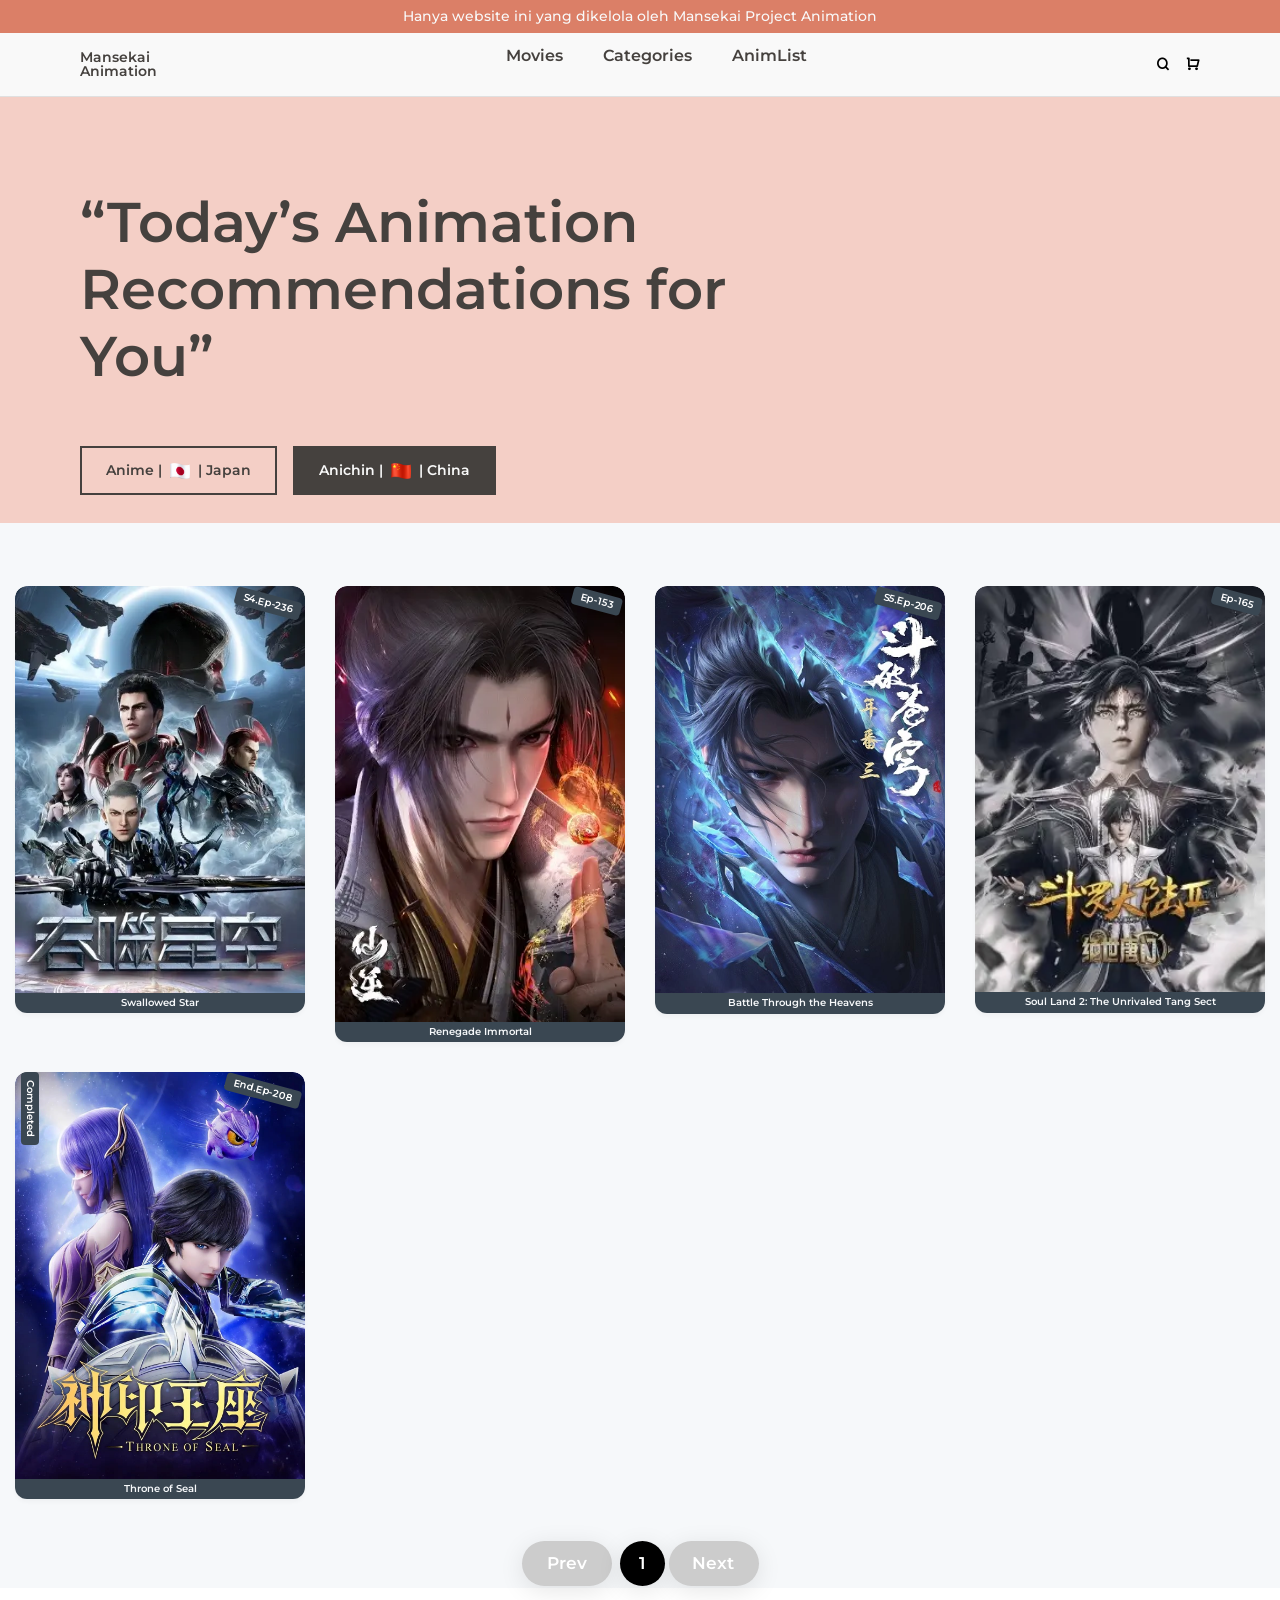
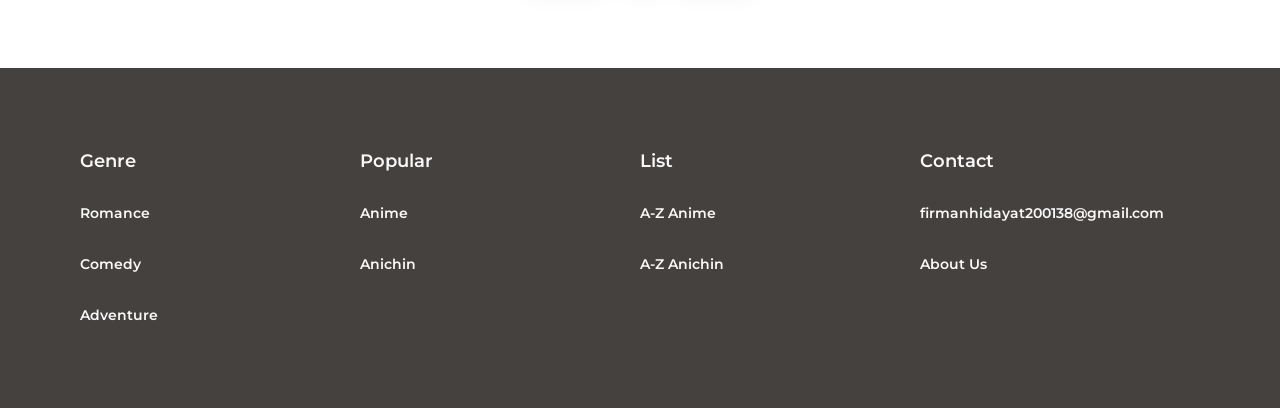
==== second.html @ cd2b23f5 "Add files via upload" ====
<!DOCTYPE html>
<html lang="en">
  <head>
    <meta charset="utf-8" />
    <meta name="viewport" content="width=device-width, initial-scale=1" />
    <!-- Boxicons CSS -->
    <link href="https://unpkg.com/boxicons@2.1.4/css/boxicons.min.css" rel="stylesheet" />
    <title>Mansekai Animation</title>
      <link rel="stylesheet" href="assets/css/navbar.css">
      <link rel="stylesheet" href="assets/css/labels.css">
      <link rel="stylesheet" href="assets/css/page.css">
      <link rel="stylesheet" href="assets/css/styles.min.css" />
      <link rel="stylesheet" href="assets/vendor/remixicon.css" />
  <script type="text/javascript" src="assets/js/inti-pagination.js" charset="utf-8"></script>
  </head><header>
        <div class="banner">Hanya website ini yang dikelola oleh Mansekai Project Animation</div>
        <nav>
              
            <div id="logo">
                Mansekai <br> Animation
            </div>
            <ul class="navigation-menu">
                <li><a href="movies.html">Movies</a>
                    <ul class="subnav">
                        <li class="card-med" id="serv-groom">
                            <div class="card-image"><img src="images/anime.png"></div>
                            <a href="anime.html">
                                <span>Anime</span>
                                <span>More Info<i class="ri-arrow-right-s-line"></i></span>
                            </a>
                        </li>
                        <li class="card-med" id="serv-board">
                            <div class="card-image"><img src=""></div>
                            <a href="anichin.html">
                                <span>Anichin</span>
                                <span>More Info<i class="ri-arrow-right-s-line"></i></span>
                            </a>
                    </ul>
                </li>
                <li><a href="categories.html">Categories</a>
                </li>
                <li>
                    <a href="list.hmtl">AnimList</a>
                </li>
            </ul>
            <div id="utility">
                <a href="search.html"><span class="ri-search-line text-black"></span></a>
                <a href="search.html"><span class="ri-shopping-cart-line text-black"></span></a>
            </div>
        </nav>
    </header>
    <section class="hero">
        <h1>“Today’s Animation Recommendations for You”</h1>
        <div class="btn-group">
            <a href="index.html"><button class="btn-outline-dark btn-hover-color">Anime |<img src="assets/img/flag-japan.png" width="20px">| Japan</button></a>
            <a href="second.html"><button class="btn-filled-dark">Anichin |<img src="assets/img/flag-china.png" width="20px">| China</button></a>
        </div>

    </section>
    <!--
    <section>
        <h2>Shop by Pet</h2>

        <ul class="shop-pets">
            <li class="card-large card-light" id="sup-dog">
                <div class="card-image"><img src="https://ouch-cdn2.icons8.com/5ccPOQq69UKQcbmXfjvOScfFc9NXKG0Xu6DPNQ8b0f8/rs:fit:368:247/czM6Ly9pY29uczgu/b3VjaC1wcm9kLmFz/c2V0cy9wbmcvMTEw/LzFlODdiYzcyLTBl/OWEtNDFlNS05N2Ey/LTMzYTA4MDQ5MWU1/OC5wbmc.png"></div>
                <ul>
                    Dogs
                    <li><a href="#">Food &amp; Treats</a></li>
                    <li><a href="#">Toys</a></li>
                    <li><a href="#">Beds &amp; Furniture</a></li>
                    <li><a href="#">Outdoor Supplies</a></li>
                    <li><a href="#">Clothing</a></li>

                    <button class="btn-outline-light">Shop All<span class="material-symbols-outlined">
                            arrow_forward
                        </span></button>

                </ul>


            </li>

            <li class="card-large card-dark" id="sup-cat">
                <div class="card-image"><img src="https://ouch-cdn2.icons8.com/RjiKOF2gGKiIVnIMFi0O1a4aU7DoHfhbkXr2JbUYZ3A/rs:fit:368:313/czM6Ly9pY29uczgu/b3VjaC1wcm9kLmFz/c2V0cy9wbmcvMzEy/LzliNDQ3MmVlLWZh/YjMtNDQwNy1iOWVh/LWMwOTdlYWNjNWE3/NS5wbmc.png"></div>
                <ul>Cats
                    <li><a href="#">Food &amp; Treats</a></li>
                    <li><a href="#">Toys</a></li>
                    <li><a href="#">Beds &amp; Furniture</a></li>
                    <button class="btn-outline-dark">Shop All<span class="material-symbols-outlined">
                            arrow_forward
                        </span></button>
                </ul>

            </li>

            <li class="card-large card-dark" id="sup-bird">
                <div class="card-image"><img src="https://ouch-cdn2.icons8.com/DF-XRInvbvWS9fQSpWc_SegC3meXZK8BmE-PjrdrF3Q/rs:fit:368:396/czM6Ly9pY29uczgu/b3VjaC1wcm9kLmFz/c2V0cy9wbmcvNzI3/LzQyYWIyNzliLWJj/ZDgtNGEyMC04MGRi/LTk3MzU4YWFmNTVk/OS5wbmc.png"> </div>
                <ul>Birds
                    <li><a href="#">Food &amp; Treats</a></li>
                    <li><a href="#">Toys</a></li>
                    <li><a href="#">Furniture</a></li>
                    <button class="btn-outline-dark">Shop All<span class="material-symbols-outlined">
                            arrow_forward
                        </span></button>
                </ul>

            </li>
            <li class="card-large card-light" id="sup-fish">
                <div class="card-image"><img src="https://ouch-cdn2.icons8.com/41Pv7w9rcbn7II_gB2vwvVCQRYE5mvpca1ZbsvMujR0/rs:fit:368:368/czM6Ly9pY29uczgu/b3VjaC1wcm9kLmFz/c2V0cy9wbmcvNjE5/LzRlZjE1YTgyLTI3/NjYtNDlkNC1hMGE3/LWY4ZjRmNzhjM2M5/NS5wbmc.png"></div>
                <ul>
                    Fish
                    <li><a href="#">Food</a></li>
                    <li><a href="#">Aquariums</a></li>
                    <li><a href="#">Rocks &amp; Decorations</a></li>
                    <button class="btn-outline-light">Shop All<span class="material-symbols-outlined">
                            arrow_forward
                        </span></button>
                </ul>

            </li>
        </ul>
    </section>

    <section>
        <h2>Our Services</h2>

        <ul class="services">
            <li class="card-large card-dark card-wide" id="serv-groom">
                <div class="card-image"><img src="https://ouch-cdn2.icons8.com/T11rfGmMKgcStJyAFKNgtOfE79cadabx0DVMnvzA9Pk/rs:fit:368:313/czM6Ly9pY29uczgu/b3VjaC1wcm9kLmFz/c2V0cy9wbmcvNDQx/LzFlYWU4MWY3LWQ1/ZjYtNDM2Ny1hZjM5/LWVmNTFmMGM5Njk4/MS5wbmc.png"></div>
                <ul>
                    Dog Grooming<span class="subtitle">Tail-wagging transformations are our specialty.</span>
                    <li><a href="#">Coat Care</a><span>$80</span></li>
                    <li><a href="#">Nail Care</a><span>$16</span></li>
                    <li><a href="#">Doggie Deluxe Spa Day</a><span>$160</span></li>
                    <button class="btn-filled-dark"><span class="material-symbols-outlined">
                            calendar_month
                        </span>Book Now</button>

                </ul>


            </li>
            <li class="card-large card-dark card-wide" id="serv-board">
                <div class="card-image"><img src="https://ouch-cdn2.icons8.com/F5Ea1suZtMYimKDkJr0CJLO_1bju6-bTyT1EuDKEg8s/rs:fit:368:254/czM6Ly9pY29uczgu/b3VjaC1wcm9kLmFz/c2V0cy9wbmcvMjcx/LzVjMzE4NWM0LWZh/NTMtNGQ1OS05ZTM2/LTZjYzBhNGU3ODg0/NC5wbmc.png"></div>
                <ul>
                    Dog Boarding<span class="subtitle">Where fun and care never take a day off.</span>
                    <li><a href="#">Doggie Daycare</a><span>$80</span></li>
                    <li><a href="#">Short Term Boarding</a><span>$80</span></li>
                    <button class="btn-filled-dark"><span class="material-symbols-outlined">
                            calendar_month
                        </span>Book Now</button>
                </ul>

            </li>
        </ul>
    </section>

    <section id="locate">

        <div>
            <h2>Location &amp; Hours</h2>
            <p>Our knowledgeable and friendly staff is always ready to assist you in making the best choices for your furry, feathered, or finned friends.</p>
            <div class="btn-group">
                <button class="btn-filled-dark"><span class="material-symbols-outlined">
pin_drop
</span>Find a Store</button>
                <button class="btn-outline-dark btn-hover-color"><span class="material-symbols-outlined">
contact_support
</span> Contact Us</button>
            </div>
        </div>
    </section>
    
    -->
    <body>
      
    <div class="page-wrapper" id="main-wrapper" data-layout="vertical" data-navbarbg="skin6" data-sidebartype="full"
    data-sidebar-position="fixed" data-header-position="fixed">
      <div class="container-fluid"><br><br><br>

        <div class="card-content" style="display: none">
        <div class="row">
            
        <div class="col-lg-3">
          <div class="card overflow-hidden hover-img">
            <div class="position-relative">
              <label class="badge text-bg-dark rotated-label fw-semibold fs-1 position-absolute bottom-8 end-0 py-1 px-2">S4.Ep-236</label>
              <!--<label class="badge text-bg-dark rotated-labels fw-semibold fs-1 position-absolute bottom-8 start-0 py-1 px-2 ms-4"><i class="ri-star-fill text-warning"></i> </label>-->
              <a href="https://www.imdb.com/title/tt17050076/"><img src="images/Swallowed Star.webp" class="card-img-top"></a>
            </div>
              <span class="text-bg-dark text-light text-center fs-1 lh-sm py-1 px-7 fw-semibold position-relative bottom-0 start-0">
               <a href="javascript:void(0)" class="text-light">Swallowed Star</a></span>
          </div>
        </div>
        <div class="col-lg-3">
          <div class="card overflow-hidden hover-img">
            <div class="position-relative">
              <label class="badge text-bg-dark rotated-label fw-semibold fs-1 position-absolute bottom-8 end-0 py-1 px-2">Ep-153</label>
              <!--<label class="badge text-bg-dark rotated-labels fw-semibold fs-1 position-absolute bottom-8 start-0 py-1 px-2 ms-4"><i class="ri-star-fill text-warning"></i> </label>-->
              <a href="https://www.imdb.com/title/tt27432264/"><img src="images/Renegade Immortal.webp" class="card-img-top"></a>
            </div>
              <span class="text-bg-dark text-light text-center fs-1 lh-sm py-1 px-7 fw-semibold position-relative bottom-0 start-0">
               <a href="javascript:void(0)" class="text-light">Renegade Immortal</a></span>
          </div>
        </div>
        <div class="col-lg-3">
          <div class="card overflow-hidden hover-img">
            <div class="position-relative">
              <label class="badge text-bg-dark rotated-label fw-semibold fs-1 position-absolute bottom-8 end-0 py-1 px-2">S5.Ep-206</label>
              <!--<label class="badge text-bg-dark rotated-labels fw-semibold fs-1 position-absolute bottom-8 start-0 py-1 px-2 ms-4"><i class="ri-star-fill text-warning"></i> </label>-->
              <a href="https://www.imdb.com/title/tt12409194/"><img src="images/Dou Po Cang Qiong.webp" class="card-img-top"></a>
            </div>
              <span class="text-bg-dark text-light text-center fs-1 lh-sm py-1 px-7 fw-semibold position-relative bottom-0 start-0">
               <a href="javascript:void(0)" class="text-light">Battle Through the Heavens</a></span>
          </div>
        </div>
        <div class="col-lg-3">
          <div class="card overflow-hidden hover-img">
            <div class="position-relative">
              <label class="badge text-bg-dark rotated-label fw-semibold fs-1 position-absolute bottom-8 end-0 py-1 px-2">Ep-165</label>
              <!--<label class="badge text-bg-dark rotated-labels fw-semibold fs-1 position-absolute bottom-8 start-0 py-1 px-2 ms-4"><i class="ri-star-fill text-warning"></i> </label>-->
              <a href="https://www.imdb.com/title/tt28022382/"><img src="images/Douluo Dalu II Jueshi Tangmen.webp" class="card-img-top"></a>
            </div>
              <span class="text-bg-dark text-light text-center fs-1 lh-sm py-1 px-7 fw-semibold position-relative bottom-0 start-0">
               <a href="javascript:void(0)" class="text-light">Soul Land 2: The Unrivaled Tang Sect</a></span>
          </div>
        </div>
        <div class="col-lg-3">
          <div class="card overflow-hidden hover-img">
            <div class="position-relative">
              <label class="badge text-bg-dark rotated-label fw-semibold fs-1 position-absolute bottom-8 end-0 py-1 px-2">End.Ep-208</label>
              <label class="badge text-bg-dark rotated-labels fw-semibold fs-1 position-absolute bottom-8 start-0 py-1 px-2 ms-4">Completed</label>
              <a href="https://www.imdb.com/title/tt19902148/"><img src="images/Shen Yin Wangzuo.jpg" class="card-img-top"></a>
            </div>
              <span class="text-bg-dark text-light text-center fs-1 lh-sm py-1 px-7 fw-semibold position-relative bottom-0 start-0">
               <a href="javascript:void(0)" class="text-light">Throne of Seal</a></span>
          </div>
        </div>
        <!--javascript:void(0)
        -->

        </div>
        </div>
        
                <div class="pagination-main">
                    <li class="page-item previous-page"><a class="page-link" href="#">Prev</a></li>
                    <li class="page-item current-page active"><a class="page-link" href="#">1</a></li>
                    <li class="page-item dots"><a class="page-link" href="#">...</a></li>
                    <li class="page-item current-page"><a class="page-link" href="#">5</a></li>
                    <li class="page-item current-page"><a class="page-link" href="#">6</a></li>
                    <li class="page-item dots"><a class="page-link" href="#">...</a></li>
                    <li class="page-item current-page"><a class="page-link" href="#">10</a></li>
                    <li class="page-item next-page"><a class="page-link" href="#">Next</a></li>
                </div>
    
    </div>
  </div>
    </body>

    <footer>

        <ul>
            Genre
            <li><a href="#">Romance</a></li>
            <li><a href="#">Comedy</a></li>
            <li><a href="#">Adventure</a></li>
        </ul>

        <ul>
            Popular
            <li><a href="#">Anime</a></li>
            <li><a href="#">Anichin</a></li>
        </ul>


        <ul>
            List
            <li><a href="#">A-Z Anime</a></li>
            <li><a href="#">A-Z Anichin</a></li>
        </ul>
        <ul>
            Contact
            <li><a href="#">firmanhidayat200138@gmail.com</a></li>
            <li><a href="#">About Us</a></li>
        </ul>


    </footer>
  
    <!-- JavaScript -->
<script type="text/javascript">
    function getPageList(totalPages, page, maxLength){
        function range(start, end){
            return Array.from(Array(end - start + 1), (_, i) => i + start);
        }

        var sideWidth = maxLength < 9 ? 1 : 2;
        var leftWidth = (maxLength - sideWidth * 2 - 3) >> 1;
        var rightWidth = (maxLength - sideWidth * 2 - 3) >> 1;

        if(totalPages <= maxLength){
            return range(1, totalPages);
        }

        if(page <= maxLength - sideWidth - 1 - rightWidth){
            return range(1, maxLength - sideWidth - 1).concat(0, range(totalPages - sideWidth + 1, totalPages));
        }

        if(page >= totalPages - sideWidth - 1 - rightWidth){
            return range(1, sideWidth).concat(0, range(totalPages - sideWidth - 1 - rightWidth - leftWidth, totalPages));
        }

        return range(1, sideWidth).concat(0, range(page - leftWidth, page + rightWidth), 0, range(totalPages - sideWidth + 1, totalPages));
    }

    $(function(){
        var numberOfItems = $(".card-content, .col-lg-3").length;
        var limitPerPage = 16;
        var totalPages = Math.ceil(numberOfItems / limitPerPage);
        var paginationSize = 7;
        var currentPage;

        function showPage(whichPage){
            if(whichPage < 1 || whichPage > totalPages) return false;

            currentPage = whichPage;

            $(".card-content .col-lg-3").hide().slice((currentPage - 1) * limitPerPage, currentPage * limitPerPage).show();

            $(".pagination-main li").slice(1, -1).remove();

            getPageList(totalPages, currentPage, paginationSize).forEach(item => {
                $("<li>").addClass("page-item").addClass(item ? "current-page" : "dots")
                .toggleClass("active-page", item === currentPage).append($("<a>").addClass("page-link")
                .attr({href: "javascript:void(0)"}).text(item || "...")).insertBefore(".next-page");
            });

            $(".previous-page").toggleClass("disable", currentPage === 1);
            $(".next-page").toggleClass("disable", currentPage === totalPages);
            return true;
        }

        $(".paginaion").append(
            $("<li>").addClass("page-item").addClass("previous-page").append($("<a>").addClass("page-link").attr({href: "javascript:void(0)"}).text("Prev")),
            $("<li>").addClass("page-item").addClass("next-page").append($("<a>").addClass("page-link").attr({href: "javascript:void(0)"}).text("Next"))
        );

        $(".card-content").show();
        showPage(1);

        $(document).on("click", ".pagination-main li.current-page:not(.active)", function(){
            return showPage(+$(this).text());
        });

        $(".next-page").on("click", function(){
            return showPage(currentPage + 1);
        });

        $(".previous-page").on("click", function(){
            return showPage(currentPage - 1);
        });
    });
</script>
  <script src="assets/libs/jquery/dist/jquery.min.js"></script>
  <script src="assets/libs/bootstrap/dist/js/bootstrap.bundle.min.js"></script>
  <script src="assets/libs/apexcharts/dist/apexcharts.min.js"></script>
  <script src="assets/libs/simplebar/dist/simplebar.js"></script>
  <script src="assets/js/app.min.js"></script>
  <script src="assets/js/dashboard.js"></script>
  <script src="https://cdn.jsdelivr.net/npm/iconify-icon@1.0.8/dist/iconify-icon.min.js"></script>
  </body>
</html>
---- assets/css/navbar.css ----
:root {
    --text-01: #45413E;
    --light-01: #F9F9F9;
    --light-02: #FFFFFF;
    --brand-01: #DB7F67;
    --brand-02: #F4CFC6;
    --card-hover: 0px 4px 24px rgba(0, 0, 0, 0.15);
    --card-shadow: 0px 4px 16px rgba(0, 0, 0, 0.1);
    --hover-timing: all 0.2s ease;
    --nav-card-size: 240px;

    -webkit-font-smoothing: antialiased;
    font-smoothing: antialiased;
    scroll-behavior: smooth;


}

* {
    box-sizing: border-box;
    padding: 0;
    margin: 0;
}

body {
    font-family: 'Poppins', sans-serif;
    font-weight: 500;
    transition: var(--hover-timing);

    background: var(--light-01);
	
	width: 100vw;
	overflow-x: hidden;

}

header {
    /*    width: 100%;*/
    height: auto;
    position: sticky;
    top: 0;
    /*    border: 1px solid red;*/
    z-index: 100;
}

.banner {
    background: var(--brand-01);
    color: var(--light-01);
    font-size: 14px;
    font-weight: 500;
    line-height: 1.2;
    padding: 8px 24px;
    display: flex;
    align-items: center;
    justify-content: center;

}

nav {
    color: var(--text-01);
    font-weight: 600;
    height: 64px;
    background: var(--light-01);
    display: flex;
    flex-direction: row;
    align-items: center;
    justify-content: space-between;
    padding: 0 var(--pg-margin);
    border-bottom: 1px solid rgba(0, 0, 0, 0.1);
    z-index: 100;
}

nav ul.navigation-menu {
    display: flex;
    flex-direction: row;
    flex: 1;
    justify-content: center;
    position: relative;
    top: 0;
}

nav .navigation-menu a {
    font-size: 16px;
    text-decoration: none;
    color: var(--text-01);

}

nav .navigation-menu > li {
    display: flex;
    flex-direction: column;
    align-items: center;
    /*    justify-items: center;*/
}

nav .navigation-menu > li > a {
    position: relative;
    /*    border: 1px solid purple;*/
    padding: 0 20px;
    height: 64px;
    display: flex;
    align-items: center;
    justify-items: center;
}

nav .navigation-menu > li:hover ul.subnav {
    visibility: visible;
    opacity: 1;
    top: 64px;

}


nav .navigation-menu > li > ul.subnav {
    /*    border: 1px solid green;*/
    visibility: hidden;
    position: absolute;
    display: flex;
    flex-direction: row;
    top: 66px;
    background: var(--light-01);
    box-shadow: var(--card-hover);
    border-radius: 12px;
    opacity: 0;
    transition: var(--hover-timing);
}


nav > #logo {
    display: flex;
    flex-direction: row;
    align-items: center;
    grid-gap: 8px;
    line-height: 100%;
}

nav > #logo > span {
    font-size: 32px;
}

nav > #utility {
    display: flex;
    flex-direction: row;
    align-items: center;
    grid-gap: 16px;
}

.card-large,
.card-med {
    /*    border: 1px solid orange;*/
    flex: 1;
    /*    width: var(--nav-card-size);*/

    position: relative;
    display: flex;
    flex-direction: column;
    /*    padding: 24px;*/
    transition: var(--hover-timing);
    cursor: pointer;
}


.card-large {
    box-shadow: var(--card-shadow);
    border-radius: 12px;
    overflow: hidden;
    /*    padding-bottom: 32px;*/
}



.card-large:hover {
    box-shadow: var(--card-hover);
    transform: scale(1.01);
}

.card-med:hover .card-image {
    transform: scale(1.01);
}


.card-image {
    width: 100%;
    /*    height: 90%;*/
    aspect-ratio: 1/1;
    position: relative;
    border-radius: 12px;
    overflow: hidden;
    display: flex;
    align-items: center;
    justify-content: center;
    transition: var(--hover-timing);
}

.card-large > .card-image {
    aspect-ratio: 3/2;
}

.card-image > img {
    width: 100%;
    height: 100%;
    position: absolute;
    object-fit: contain;



}

.card-large a {
    text-decoration: none;
    font-weight: 600;
}

.card-large > .card-image > a {
    position: absolute;
    bottom: 0;
    z-index: 1;
    width: 100%;
    font-size: 24px;
    line-height: 1.2;
}




.card-large > ul {
    /*    padding: 16px 0 24px;*/
    display: flex;
    flex-direction: column;
    grid-gap: 8px;
    flex: 1;
    /*    border: 1px solid blue;*/

    color: var(--text-01);

    padding: 0 40px 40px;
    font-size: 28px;
    font-weight: 600;
    line-height: 1.5;
}



.card-large > ul > li a {
    line-height: 32px;
    font-size: 14px;
    /*    border: 1px solid red;*/
}


.card-large#sup-dog,
.card-med#sup-dog > .card-image {
    background: linear-gradient(45deg, #463631 0%, #976C5B 100%);
}


button.btn-outline {
    color: var(--light-01);
    border-color: var(--light-01);
}


.card-large#sup-cat,
.card-med#sup-cat > .card-image {
    background: linear-gradient(45deg, #F6AE6C 0%, #ECBD73 100%);
}


.card-large#sup-bird,
.card-med#sup-bird > .card-image {
    background: linear-gradient(45deg, #EFEFEF 0%, #F2F2F2 100%);
}


.card-large#sup-fish,
.card-med#sup-fish > .card-image {
    background: linear-gradient(45deg, #1E4782 0%, #709DDF 100%);
}


.card-large.card-dark a,
.card-large.card-dark > ul {
    color: var(--text-01);
}

.card-large.card-light a,
.card-large.card-light > ul {
    color: var(--light-01);
}



button {
    font-size: 14px;
    font-weight: 600;
    line-height: 24px;
    padding: 12px 24px;
    border-radius: 48px;
    display: flex;
    flex-direction: row;
    grid-gap: 8px;
    justify-content: center;
    align-items: center;
    cursor: pointer;
}



button.btn-outline-light {
    color: var(--light-01);
    background: none;
    color: var(--light-01);
    border: 2px solid var(--light-01);
}

button.btn-outline-dark {
    color: var(--text-01);
    background: none;
    color: var(--text-01);
    border: 2px solid var(--text-01);
}

button.btn-filled-dark {
    color: var(--light-01);
    background: var(--text-01);
    color: var(--light-01);
    border: 2px solid var(--text-01);
}

.btn-outline-dark:hover {
    background: var(--text-01);
    border: 2px solid var(--text-01);
}

.btn-outline-light:hover {
    background: var(--light-01);
    border: 2px solid var(--light-01);
    color: var(--text-01);
}


button:hover,
.btn-outline-dark.btn-hover-color:hover {
    color: var(--light-01);
    border: 2px solid var(--brand-01);
    background: var(--brand-01);
    transition: var(--hover-timing);
    box-shadow: var(--card-hover);
}


section,
footer {
    position: relative;
    width: 100%;
    padding: 0 var(--pg-margin);
}




section.hero {
    /*    width: 100%;*/
    height: auto;
    background: var(--brand-02) url('https://ouch-cdn2.icons8.com/hxxz5Qr551KY1597yq-mz9zWRTkAT-cob5eZ8UreBBo/rs:fit:368:338/czM6Ly9pY29uczgu/b3VjaC1wcm9kLmFz/c2V0cy9wbmcvNzcy/L2UxYjU4YWUwLTc3/YjQtNGQ1OC05NjJl/LWUzODQ1Y2IyYzBi/Ny5wbmc.png') no-repeat center right;

    display: flex;
    flex-direction: column;
    justify-content: center;
    align-items: flex-start;
    grid-gap: 48px;
    display: inline-flex;

}

.btn-group {
    display: flex;
    flex-direction: row;
    grid-gap: 16px;
}

section.hero h1 {
    font-size: var(--hero-text);
    font-weight: 600;
    line-height: 1.2;
    width: 40%;

    color: var(--text-01);
}

.card-med {
    width: var(--nav-card-size);
    height: auto;
    /*    border: 1px solid green;*/
    position: relative;
    display: flex;
    flex-direction: column;
    padding: 0;
}

.card-med > a {
    display: flex;
    flex-direction: column;
    grid-gap: 4px;
    padding: 12px 16px 0px;
}

.card-med > a > span {
    width: 100%;
    /*    border: 1px solid blue;*/
}

.card-med > a > span:nth-of-type(1) {
    width: 100%;
    /*    border: 1px solid blue;*/
    font-size: 24px;
    font-weight: 600;
    line-height: 1.2;
}

.card-med > a > span:nth-of-type(2) {
    font-size: 16px;
    font-weight: 500;
    line-height: 24px;
    display: flex;
    flex-direction: row;
    align-items: center;
    grid-gap: 6px;
}

.card-med > a > span:nth-of-type(2) > span {
    font-size: 18px;
}

#serv-groom > .card-image {
    background: linear-gradient(45deg, #45828C 0%, #A7D4D8 100%);
}

#serv-board > .card-image {
    background: linear-gradient(45deg, #EDDAA9 0%, #B87D93 100%);
}

.card-med:hover .card-image {
    box-shadow: var(--card-hover);
}


.card-med > .card-image {
    box-shadow: var(--card-shadow);
}

.card-med > .card-image > img {
    width: 80%;
    height: 80%;
    /*    border: 1px solid red;*/
}

section:not(.hero) {
    padding: calc(var(--pg-margin)/2) var(--pg-margin);
}

section h2 {
    font-size: 32px;
    font-weight: 600;
    line-height: 1.2;
    text-align: center;
    color: var(--text-01);
    margin-bottom: 32px;
    /*    padding-bottom: 24px;*/
}


.card-wide {
    flex-direction: row;
    padding: 0;
}

.card-wide .card-image {
    width: 50%;
    border-radius: 0;
}

.card-image img {
    width: 80%;
    height: 80%;
}

.card-wide > ul {
    padding: 40px;
}

.card-wide > ul > li {
    width: 100%;
    display: flex;
    flex-direction: row;
    justify-content: space-between;
    grid-gap: 24px;
    margin-bottom: 16px;
}


.card-wide .subtitle {
    font-size: 14px;
    line-height: 1.4;
    font-weight: 500;
    /*    margin-top: 8px;*/
    margin-bottom: 24px;
}

.card-wide > ul > li span {
    font-size: 16px;
}

.card-large > ul > li:last-of-type {
    margin-bottom: 40px;
}


.card-large button {
    margin-top: auto;
}

#locate > div {
    background: var(--brand-02);
    display: flex;
    flex-direction: column;
    justify-content: center;
    align-items: center;
    padding: 80px 0;
    border-radius: 12px;
    box-shadow: var(--card-shadow);
    transition: var(--hover-timing);
    cursor: pointer;
}

#locate > div:hover {
    box-shadow: var(--card-hover);
}

#locate h2 {
    margin-top: 0;
}

#locate p {
    line-height: 1.5;
    margin-bottom: 40px;
    width: 50%;
    text-align: center;
}


.btn-group {
    display: flex;
    flex-direction: row;
    grid-gap: 16px;
}

footer {
    background: var(--text-01);
    padding: 80px 80px 0px;
    margin-top: 80px;
    display: flex;
}



footer ul {
    display: flex;
    flex-direction: column;
    grid-gap: 24px;
    box-shadow: none;
    flex: 1;
    color: var(--light-01);
    font-size: 18px;
    font-weight: 600;
    margin-bottom: 80px;

}


footer ul li a {
    color: var(--light-01);
    text-decoration: none;
    font-size: 14px;
}


footer ul li {
    color: var(--light-01);
    padding: 0;

}



@media only screen and (max-width: 600px) {
    :root {
        --pg-margin: 16px;
    }

    section.hero {
        aspect-ratio: 1/1;
        padding-top: 64px;

    }

    section.hero h1 {
        --hero-text: 40px;
        width: 80%;
    }

    section.hero {
        background-size: 85%;
        background-position: 360% 60%;
    }

    nav {
        position: relative;
    }

    nav ul.navigation-menu {
        position: absolute;
        position: absolute;
        top: 64px;
        background: var(--light-01);
        left: 0;
        z-index: -1;
        width: 100vw;
    }

    nav ul.navigation-menu li a {
        font-size: 16px;
        /*        padding: 0 12px;*/
        white-space: nowrap;
    }

    nav ul.navigation-menu .subnav {
        display: none;
    }

    nav ul.navigation-menu > li:hover .subnav {
        display: none;
    }


    .btn-group {
        flex-direction: column;
    }

    .shop-pets,
    .services {
        display: flex;
        flex-direction: column;
        grid-gap: 24px;
        width: 100%;
    }

    .services > li {
        display: flex;
        flex-direction: column;
    }

    .services > li > .card-image {
        width: 100%;
    }

    section:not(.hero) {
        padding: var(--pg-margin);
    }

    #locate p {

        width: 80%;
    }

    footer {
        flex-direction: column;
        text-align: center;
    }


}

@media only screen and (min-width: 600px) {
    :root {
        --pg-margin: 24px;
    }

    section.hero h1 {
        --hero-text: 40px;
        width: 60%;
    }

    section.hero {
        aspect-ratio: 3/2;
        background-size: 50%;
        background-position: 90% 70%;
        padding-top: 64px;

    }

    nav {
        position: relative;

    }

    nav ul.navigation-menu {
        position: absolute;
        top: 64px;
        background: var(--light-01);
        left: 0;
        z-index: -1;
        width: 100vw;
    }

    nav ul.navigation-menu li a {
        font-size: 16px;
        white-space: nowrap;
    }

    nav ul.navigation-menu .subnav {
        display: none;
    }

    nav ul.navigation-menu > li:hover .subnav {
        display: none;
    }

    .btn-group {
        display: flex;
        flex-direction: column;
    }

    .shop-pets {
        display: grid;
        grid-template-columns: 1fr 1fr;
        grid-row: auto auto;
        grid-column-gap: 24px;
        grid-row-gap: 24px;
    }

    .services {
        display: flex;
        flex-direction: column;
        grid-gap: 24px;
    }

    section:not(.hero) {
        padding: var(--pg-margin);
    }

    #locate p {

        width: 60%;
    }

    footer {
        flex-direction: column;
        text-align: center;
    }
}

@media only screen and (min-width: 1200px) {
    :root {
        --pg-margin: 48px;
    }

    section.hero h1 {
        --hero-text: 48px;
    }

    section.hero {
        aspect-ratio: 2/1;

    }

    .btn-group {
        flex-direction: row;
    }

    .shop-pets,
    .services {
        display: flex;
        flex-direction: row;
        grid-gap: 24px;
    }

    ul.subnav {
        display: grid;
        grid-template-columns: 1fr 1fr;
        grid-row: auto auto;
        grid-column-gap: 24px;
        grid-row-gap: 24px;
        padding: 48px;
    }


    nav ul.navigation-menu {
        top: 0;
        z-index: 1;
        background: none;
        width: auto;
        position: relative;
    }

    nav ul.navigation-menu .subnav {
        display: flex;
    }

    nav ul.navigation-menu > li:hover .subnav {
        display: flex;
    }

    #locate p {

        width: 40%;
    }

    footer {


        flex-direction: row;
        text-align: left;

    }
}

/* Extra large devices (large laptops and desktops, 1200px and up) */
@media only screen and (min-width: 1200px) {
    :root {
        --pg-margin: 80px;
    }

    section.hero h1 {
        --hero-text: 56px;
    }

    nav .navigation-menu > li > ul.subnav {
        padding: 48px;
        grid-gap: 24px;
    }

    section.hero {
        aspect-ratio: 3/1;
        background-size: 30%;
        background-position: 90% 60%;
    }

    .shop-pets,
    .services {
        display: flex;
        flex-direction: row;
        grid-gap: 24px;
    }

    nav ul.navigation-menu {
        top: 0;
        z-index: 1;
        background: none;
        width: auto;
        position: relative;
    }

    ul.subnav {
        display: grid;
        grid-template-columns: 1fr 1fr;
        grid-row: auto auto;
        grid-column-gap: 24px;
        grid-row-gap: 24px;
        padding: 48px;
    }

    nav ul.navigation-menu > li:hover .subnav {
        display: grid;
    }

    #locate p {

        width: 40%;
    }

    footer {


        flex-direction: row;
        text-align: left;

    }

}
---- assets/css/labels.css ----
.rotated-label {
  /* Rotate the label 90 degrees clockwise */
  transform: rotate(15deg);

  /* Adjust the pivot point (optional, default is center) */
  /* This is helpful for positioning the rotated element correctly in the layout */
  transform-origin: left top;

  /* Display as block or inline-block for transform to work effectively on layout */
  display: inline-block;
  white-space: nowrap; /* Prevents text from wrapping */
}

.rotated-labels {
  /* Rotate the label 90 degrees clockwise */
  transform: rotate(90deg);

  /* Adjust the pivot point (optional, default is center) */
  /* This is helpful for positioning the rotated element correctly in the layout */
  transform-origin: left top;

  /* Display as block or inline-block for transform to work effectively on layout */
  display: inline-block;
  white-space: nowrap; /* Prevents text from wrapping */
}
---- assets/css/page.css ----
.pagination-main{
    text-align: center;
    margin: 10px 30px 60px;
    user-select: none;
}

.pagination-main li{
    display: inline-block;
    margin: 2px;
    box-shadow: 0 5px 25px rgb(1 1 1 / 10%);
}

.pagination-main li a{
    color: #ffffff;
    text-decoration: none;
    font-size: 1.2em;
    font-weight: 600;
    line-height: 45px;
}
.pagination-main li a:hover{
    color: #ffffff;
}

.previous-page, .next-page{
    background: #000000;
    color: #ffffff;
    width: 90px;
    border-radius: 45px;
    cursor: pointer;
    transition: 0.3s ease;
}

.previous-page:hover{
    transform: translateX(-5px);
    color: #ffffff;
}

.next-page:hover{
    transform: translateX(5px);
    color: #ffffff;
}

.current-page, .dots{
    background: #ccc;
    width: 45px;
    border-radius: 50%;
    cursor: pointer;
}

.active-page{
    background: #000000;
    color: #ffffff;
}

.disable{
    background: #ccc;
    color: #ffffff;
}
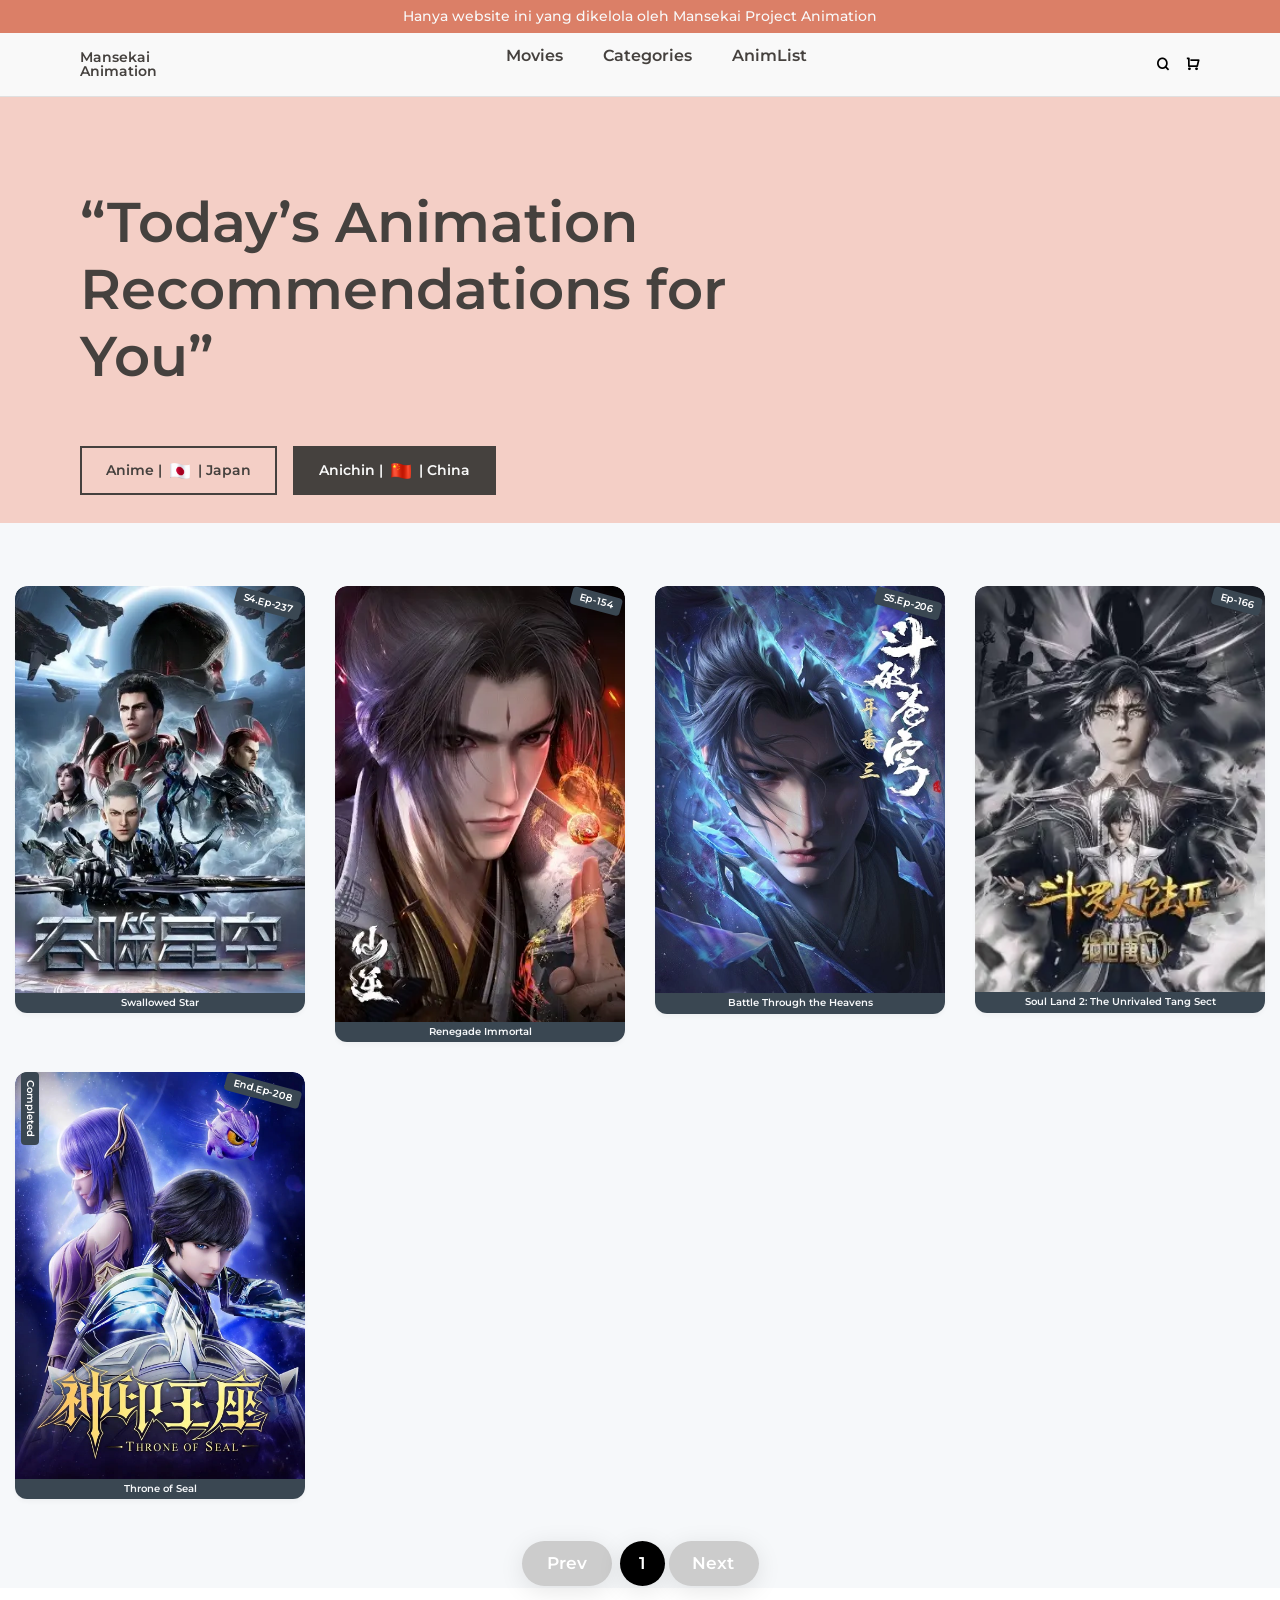
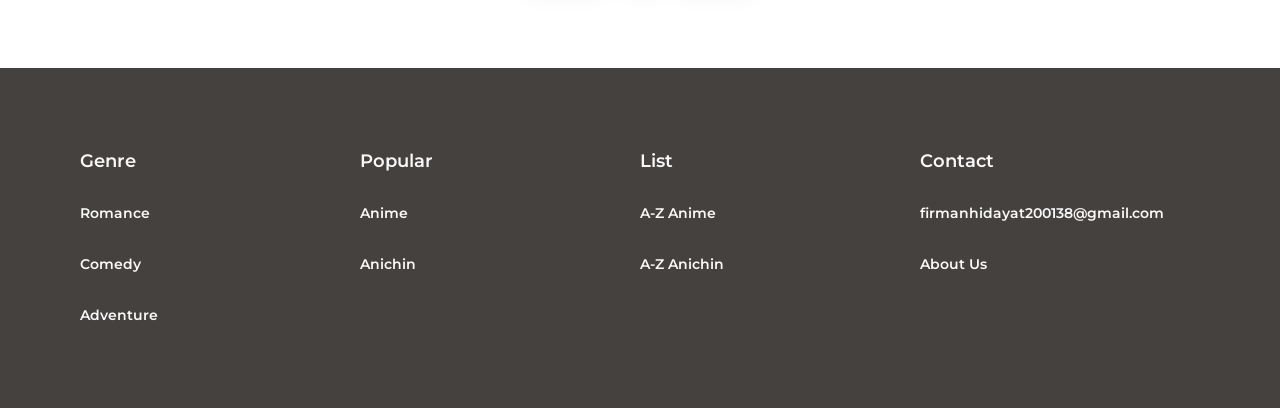
==== commit 61d7d2fa: "Update second.html" ====
--- a/second.html
+++ b/second.html
@@ -185,7 +185,7 @@
         <div class="col-lg-3">
           <div class="card overflow-hidden hover-img">
             <div class="position-relative">
-              <label class="badge text-bg-dark rotated-label fw-semibold fs-1 position-absolute bottom-8 end-0 py-1 px-2">S4.Ep-236</label>
+              <label class="badge text-bg-dark rotated-label fw-semibold fs-1 position-absolute bottom-8 end-0 py-1 px-2">S4.Ep-237</label>
               <!--<label class="badge text-bg-dark rotated-labels fw-semibold fs-1 position-absolute bottom-8 start-0 py-1 px-2 ms-4"><i class="ri-star-fill text-warning"></i> </label>-->
               <a href="https://www.imdb.com/title/tt17050076/"><img src="images/Swallowed Star.webp" class="card-img-top"></a>
             </div>
@@ -196,7 +196,7 @@
         <div class="col-lg-3">
           <div class="card overflow-hidden hover-img">
             <div class="position-relative">
-              <label class="badge text-bg-dark rotated-label fw-semibold fs-1 position-absolute bottom-8 end-0 py-1 px-2">Ep-153</label>
+              <label class="badge text-bg-dark rotated-label fw-semibold fs-1 position-absolute bottom-8 end-0 py-1 px-2">Ep-154</label>
               <!--<label class="badge text-bg-dark rotated-labels fw-semibold fs-1 position-absolute bottom-8 start-0 py-1 px-2 ms-4"><i class="ri-star-fill text-warning"></i> </label>-->
               <a href="https://www.imdb.com/title/tt27432264/"><img src="images/Renegade Immortal.webp" class="card-img-top"></a>
             </div>
@@ -218,7 +218,7 @@
         <div class="col-lg-3">
           <div class="card overflow-hidden hover-img">
             <div class="position-relative">
-              <label class="badge text-bg-dark rotated-label fw-semibold fs-1 position-absolute bottom-8 end-0 py-1 px-2">Ep-165</label>
+              <label class="badge text-bg-dark rotated-label fw-semibold fs-1 position-absolute bottom-8 end-0 py-1 px-2">Ep-166</label>
               <!--<label class="badge text-bg-dark rotated-labels fw-semibold fs-1 position-absolute bottom-8 start-0 py-1 px-2 ms-4"><i class="ri-star-fill text-warning"></i> </label>-->
               <a href="https://www.imdb.com/title/tt28022382/"><img src="images/Douluo Dalu II Jueshi Tangmen.webp" class="card-img-top"></a>
             </div>
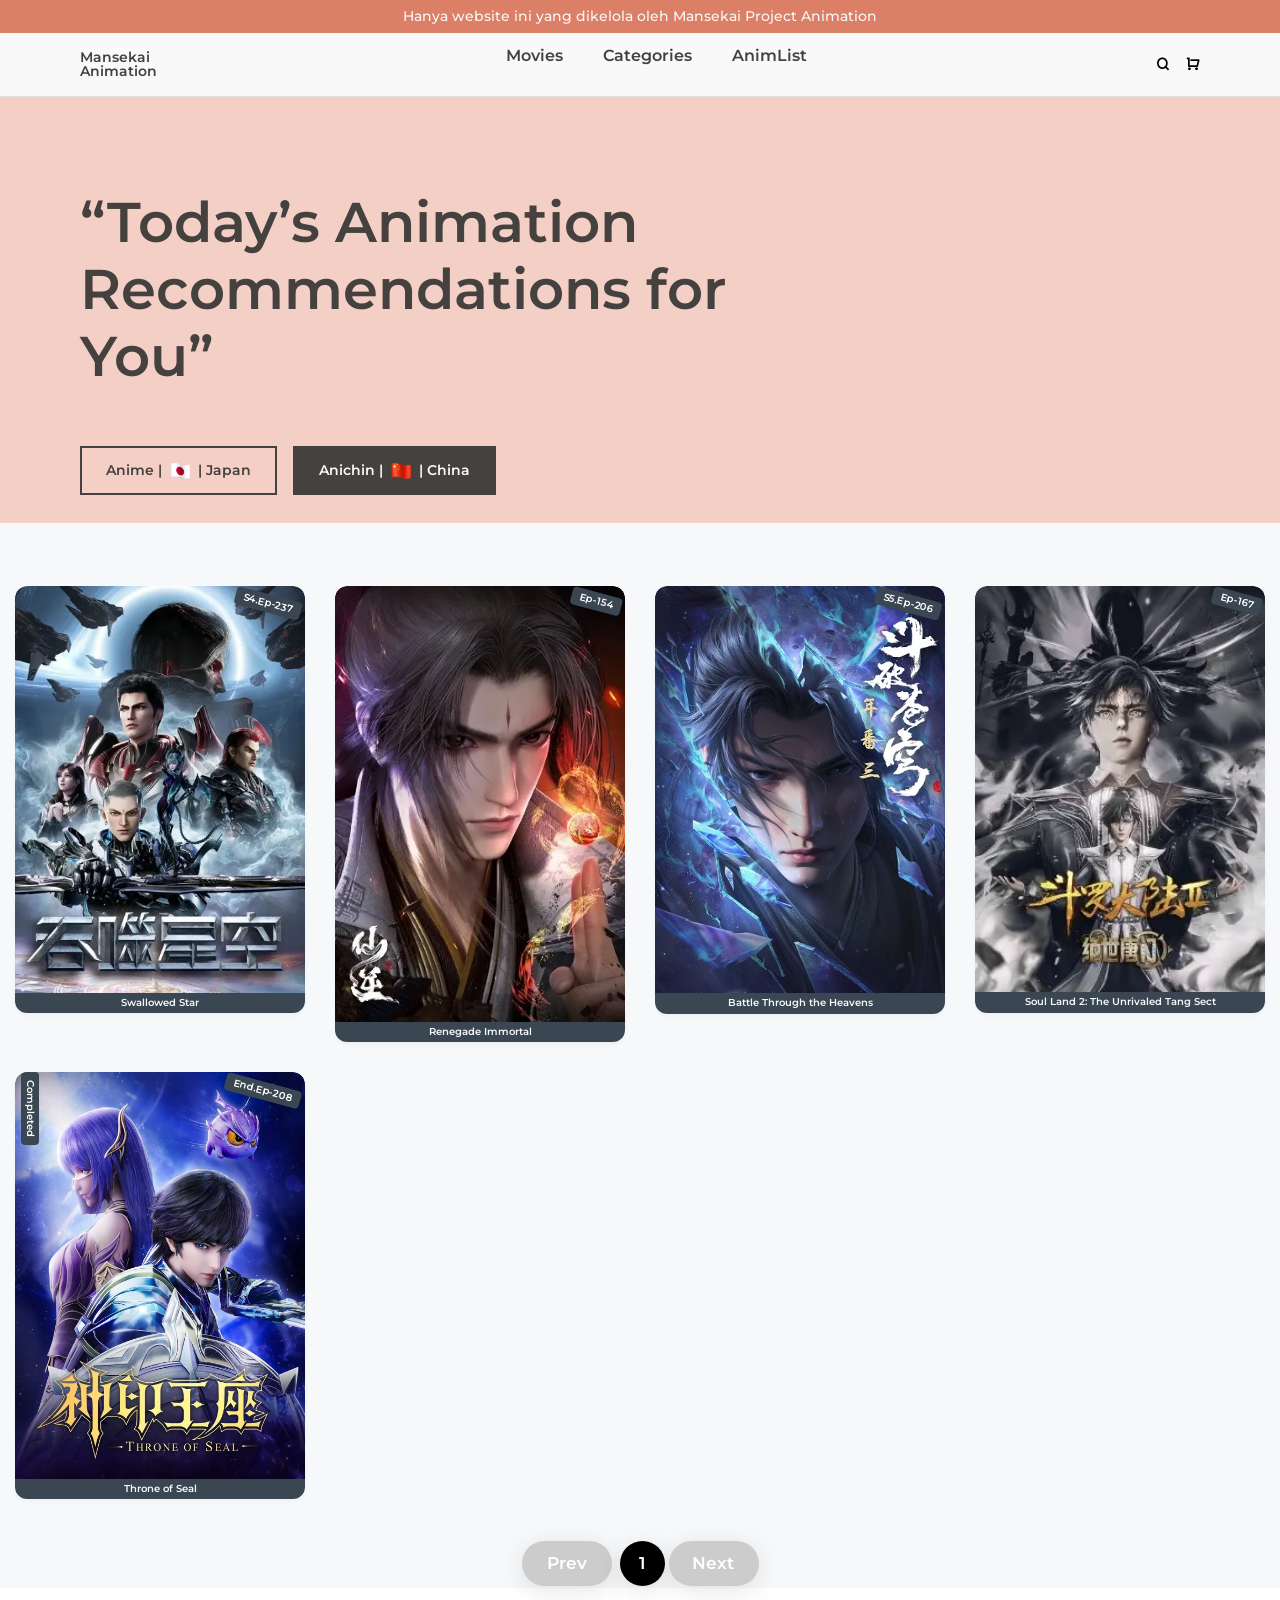
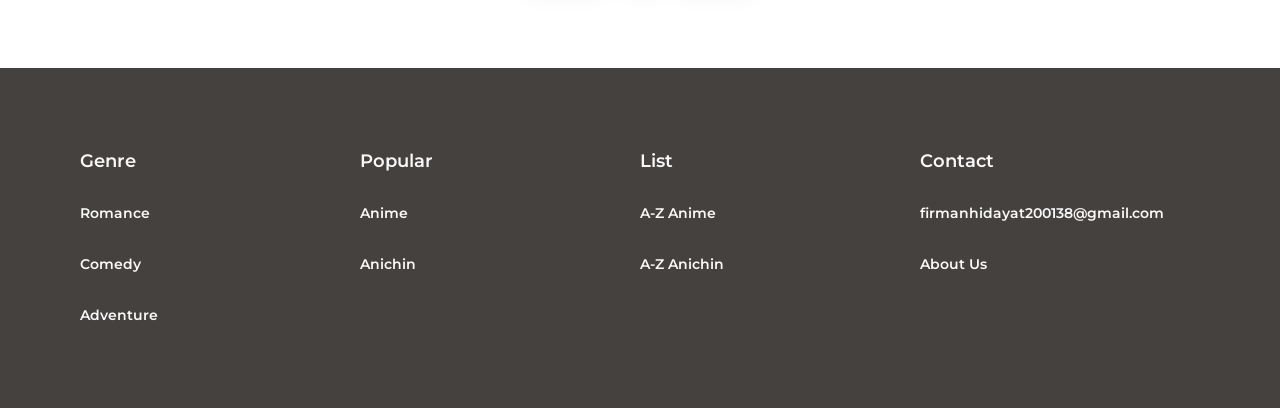
==== commit 0a47dac6: "Update second.html" ====
--- a/second.html
+++ b/second.html
@@ -218,7 +218,7 @@
         <div class="col-lg-3">
           <div class="card overflow-hidden hover-img">
             <div class="position-relative">
-              <label class="badge text-bg-dark rotated-label fw-semibold fs-1 position-absolute bottom-8 end-0 py-1 px-2">Ep-166</label>
+              <label class="badge text-bg-dark rotated-label fw-semibold fs-1 position-absolute bottom-8 end-0 py-1 px-2">Ep-167</label>
               <!--<label class="badge text-bg-dark rotated-labels fw-semibold fs-1 position-absolute bottom-8 start-0 py-1 px-2 ms-4"><i class="ri-star-fill text-warning"></i> </label>-->
               <a href="https://www.imdb.com/title/tt28022382/"><img src="images/Douluo Dalu II Jueshi Tangmen.webp" class="card-img-top"></a>
             </div>
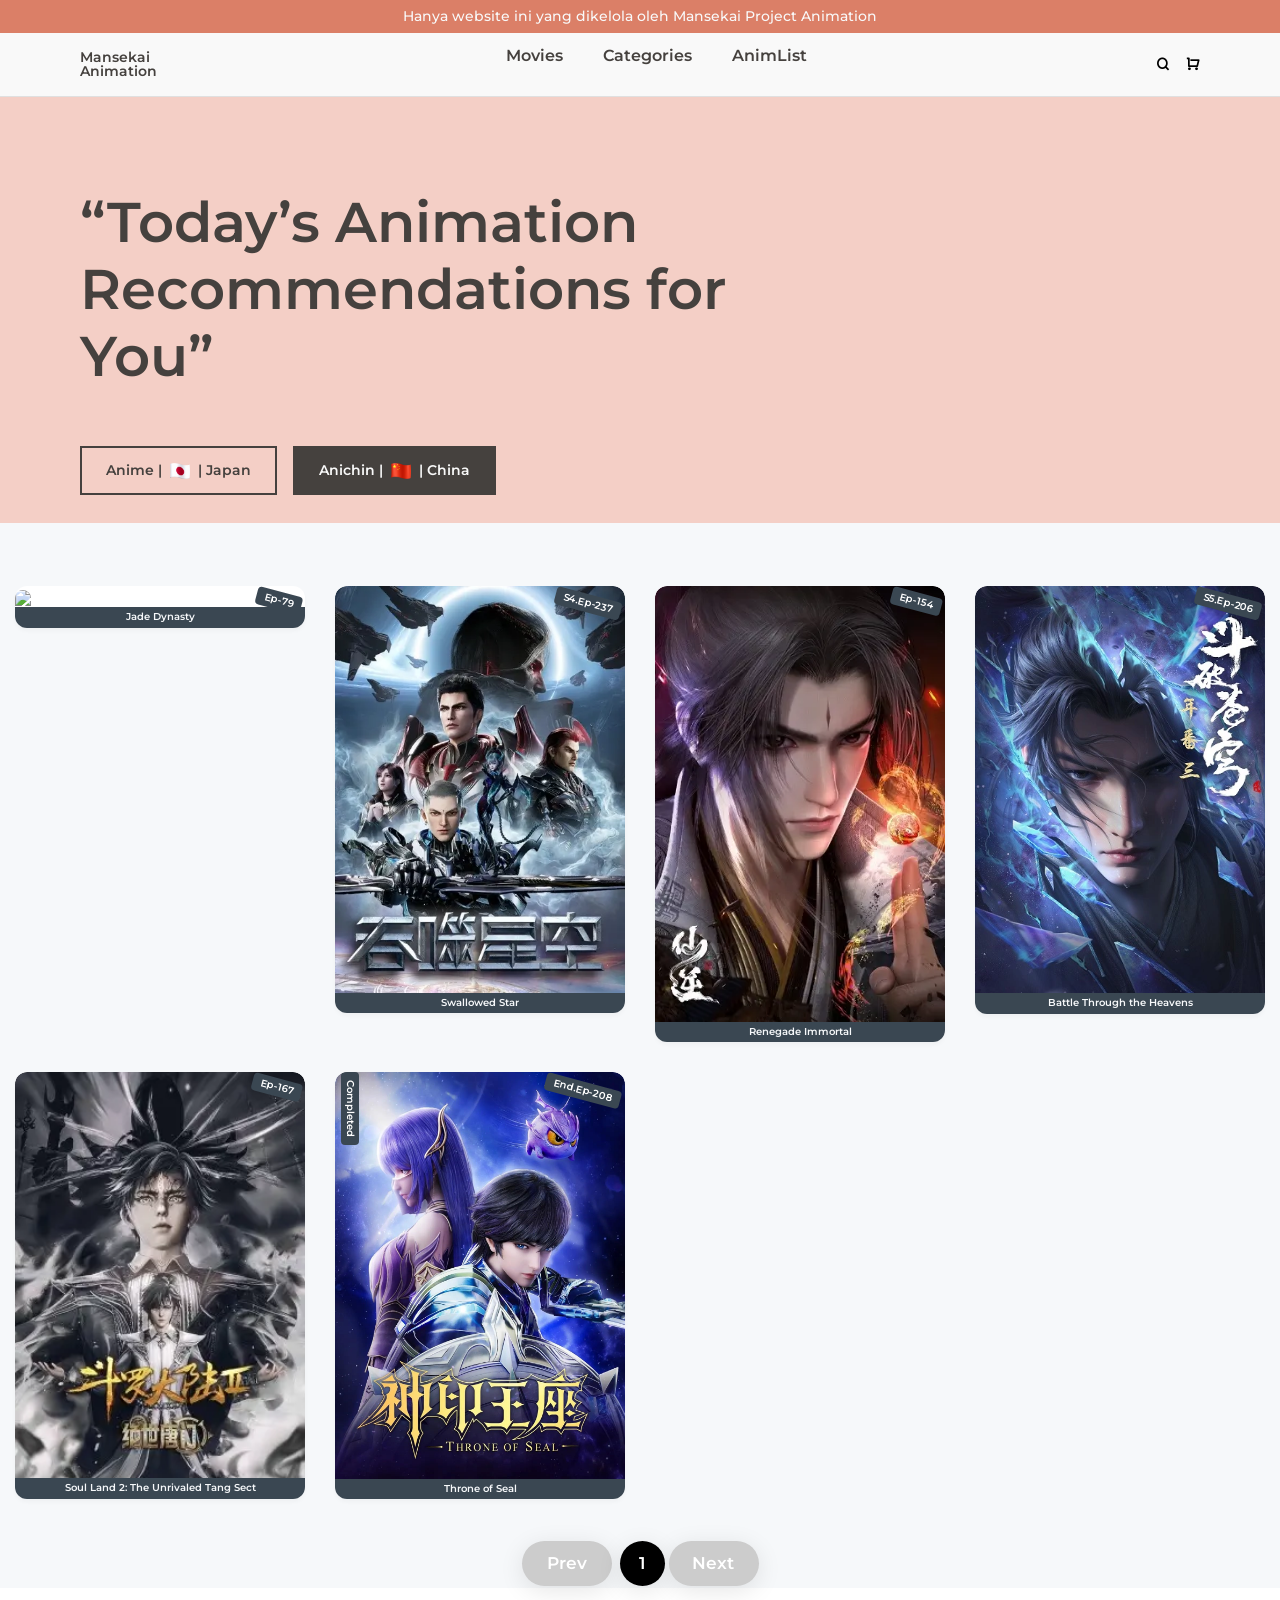
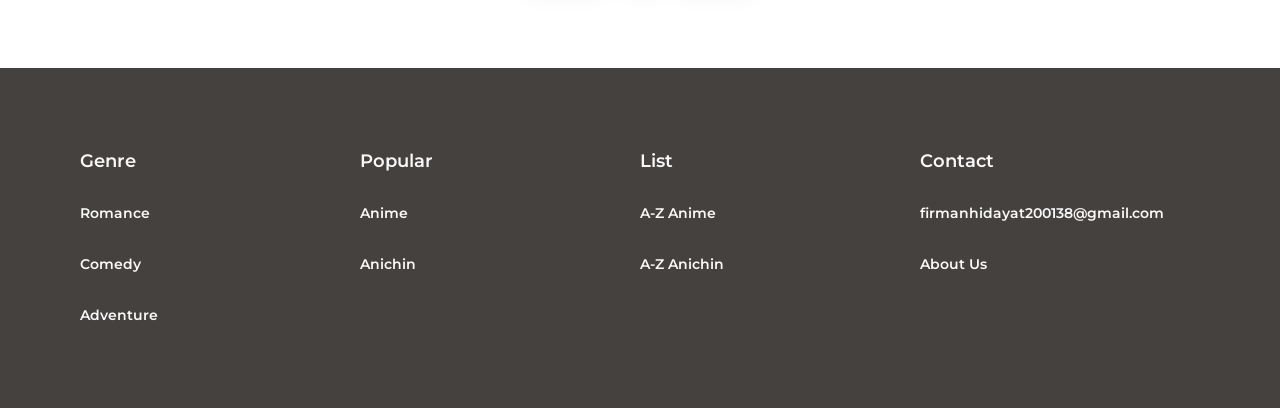
==== commit 099bbf80: "Update second.html" ====
--- a/second.html
+++ b/second.html
@@ -185,6 +185,17 @@
         <div class="col-lg-3">
           <div class="card overflow-hidden hover-img">
             <div class="position-relative">
+              <label class="badge text-bg-dark rotated-label fw-semibold fs-1 position-absolute bottom-8 end-0 py-1 px-2">Ep-79</label>
+              <!--<label class="badge text-bg-dark rotated-labels fw-semibold fs-1 position-absolute bottom-8 start-0 py-1 px-2 ms-4"><i class="ri-star-fill text-warning"></i> </label>-->
+              <a href="https://www.imdb.com/title/tt28651453/"><img src="images/Jade-Dynasty-Season-2.webp" class="card-img-top"></a>
+            </div>
+              <span class="text-bg-dark text-light text-center fs-1 lh-sm py-1 px-7 fw-semibold position-relative bottom-0 start-0">
+               <a href="javascript:void(0)" class="text-light">Jade Dynasty</a></span>
+          </div>
+        </div>
+        <div class="col-lg-3">
+          <div class="card overflow-hidden hover-img">
+            <div class="position-relative">
               <label class="badge text-bg-dark rotated-label fw-semibold fs-1 position-absolute bottom-8 end-0 py-1 px-2">S4.Ep-237</label>
               <!--<label class="badge text-bg-dark rotated-labels fw-semibold fs-1 position-absolute bottom-8 start-0 py-1 px-2 ms-4"><i class="ri-star-fill text-warning"></i> </label>-->
               <a href="https://www.imdb.com/title/tt17050076/"><img src="images/Swallowed Star.webp" class="card-img-top"></a>
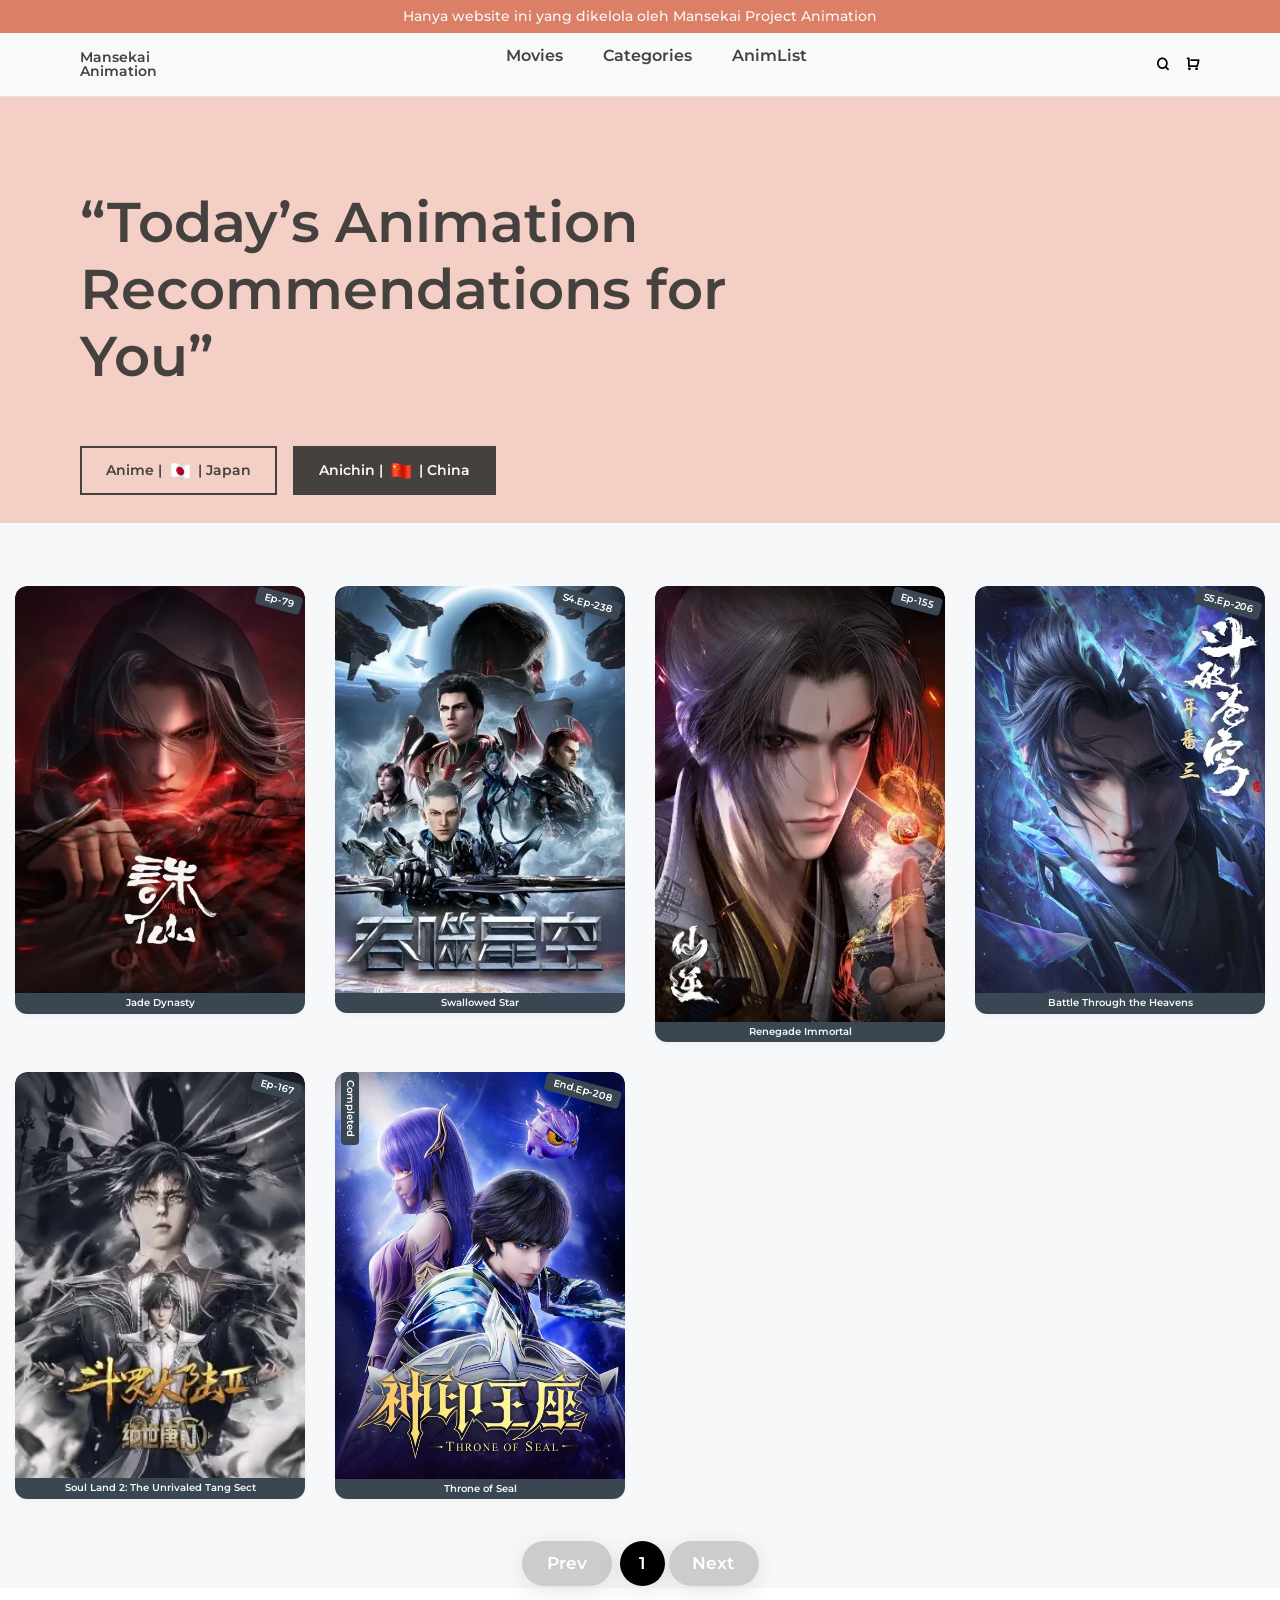
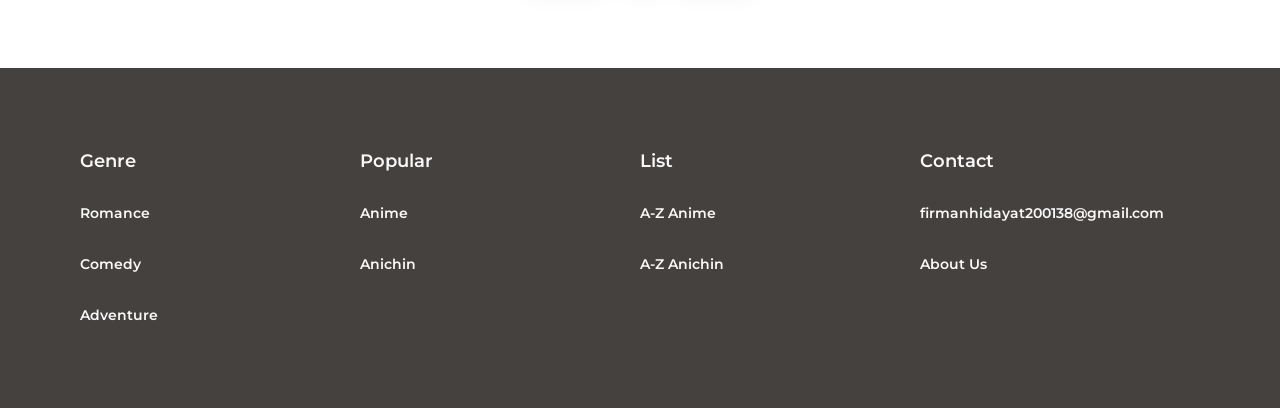
==== commit 48ab490c: "Update second.html" ====
--- a/second.html
+++ b/second.html
@@ -196,7 +196,7 @@
         <div class="col-lg-3">
           <div class="card overflow-hidden hover-img">
             <div class="position-relative">
-              <label class="badge text-bg-dark rotated-label fw-semibold fs-1 position-absolute bottom-8 end-0 py-1 px-2">S4.Ep-237</label>
+              <label class="badge text-bg-dark rotated-label fw-semibold fs-1 position-absolute bottom-8 end-0 py-1 px-2">S4.Ep-238</label>
               <!--<label class="badge text-bg-dark rotated-labels fw-semibold fs-1 position-absolute bottom-8 start-0 py-1 px-2 ms-4"><i class="ri-star-fill text-warning"></i> </label>-->
               <a href="https://www.imdb.com/title/tt17050076/"><img src="images/Swallowed Star.webp" class="card-img-top"></a>
             </div>
@@ -207,7 +207,7 @@
         <div class="col-lg-3">
           <div class="card overflow-hidden hover-img">
             <div class="position-relative">
-              <label class="badge text-bg-dark rotated-label fw-semibold fs-1 position-absolute bottom-8 end-0 py-1 px-2">Ep-154</label>
+              <label class="badge text-bg-dark rotated-label fw-semibold fs-1 position-absolute bottom-8 end-0 py-1 px-2">Ep-155</label>
               <!--<label class="badge text-bg-dark rotated-labels fw-semibold fs-1 position-absolute bottom-8 start-0 py-1 px-2 ms-4"><i class="ri-star-fill text-warning"></i> </label>-->
               <a href="https://www.imdb.com/title/tt27432264/"><img src="images/Renegade Immortal.webp" class="card-img-top"></a>
             </div>
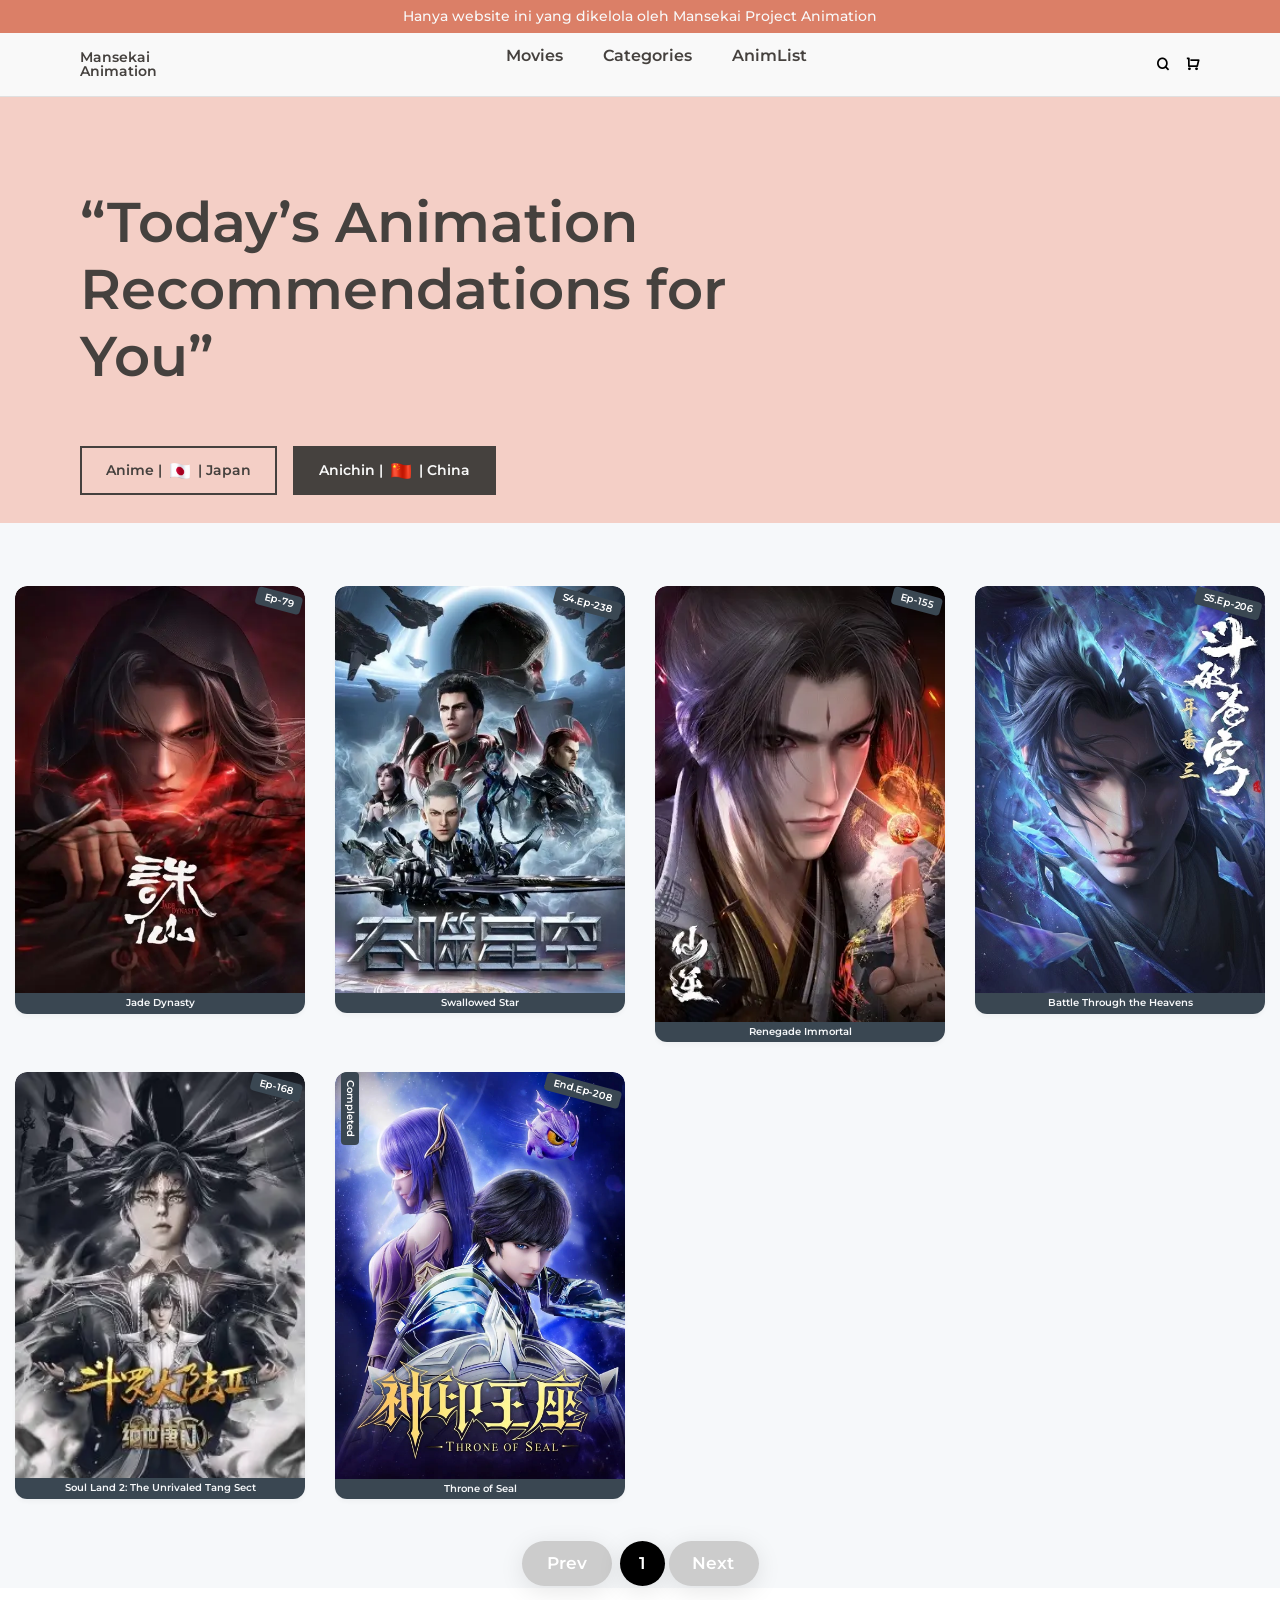
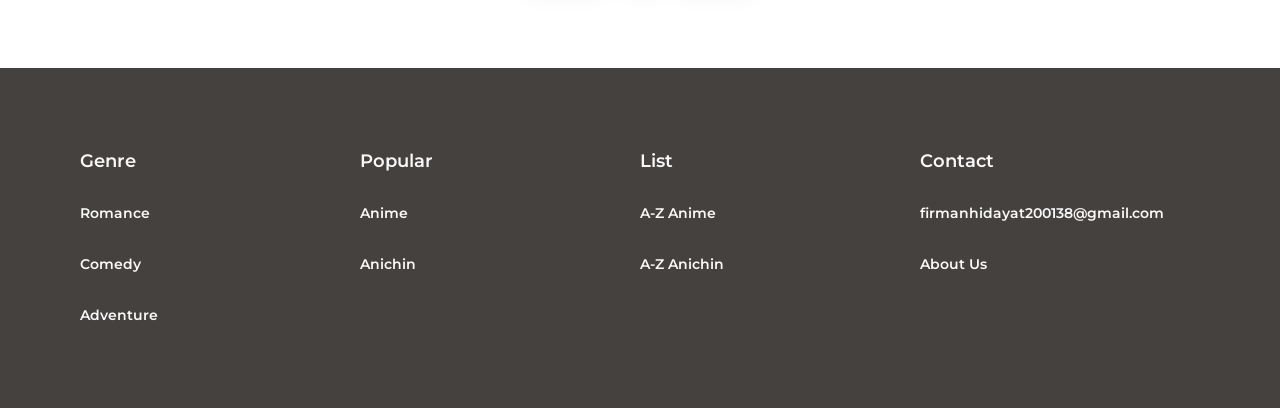
==== commit 283f5a1d: "Add files via upload" ====
--- a/second.html
+++ b/second.html
@@ -229,7 +229,7 @@
         <div class="col-lg-3">
           <div class="card overflow-hidden hover-img">
             <div class="position-relative">
-              <label class="badge text-bg-dark rotated-label fw-semibold fs-1 position-absolute bottom-8 end-0 py-1 px-2">Ep-167</label>
+              <label class="badge text-bg-dark rotated-label fw-semibold fs-1 position-absolute bottom-8 end-0 py-1 px-2">Ep-168</label>
               <!--<label class="badge text-bg-dark rotated-labels fw-semibold fs-1 position-absolute bottom-8 start-0 py-1 px-2 ms-4"><i class="ri-star-fill text-warning"></i> </label>-->
               <a href="https://www.imdb.com/title/tt28022382/"><img src="images/Douluo Dalu II Jueshi Tangmen.webp" class="card-img-top"></a>
             </div>
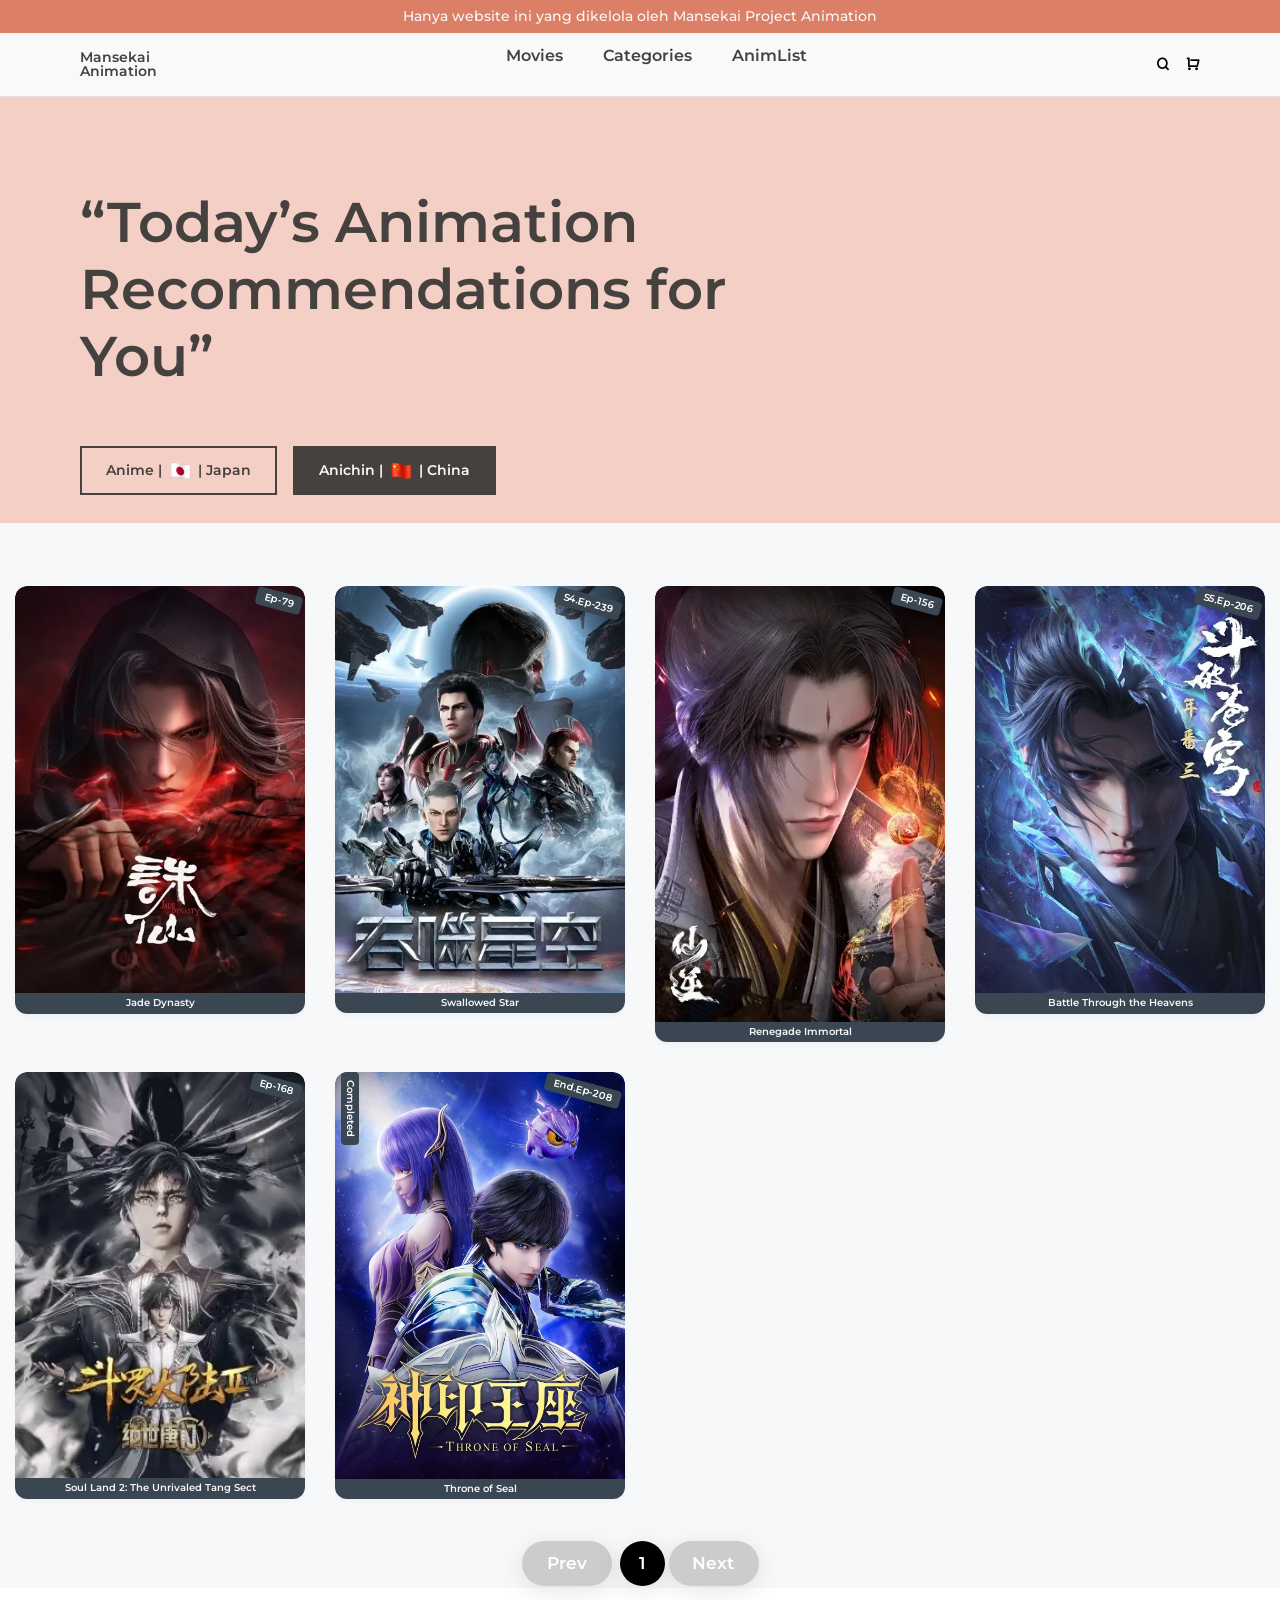
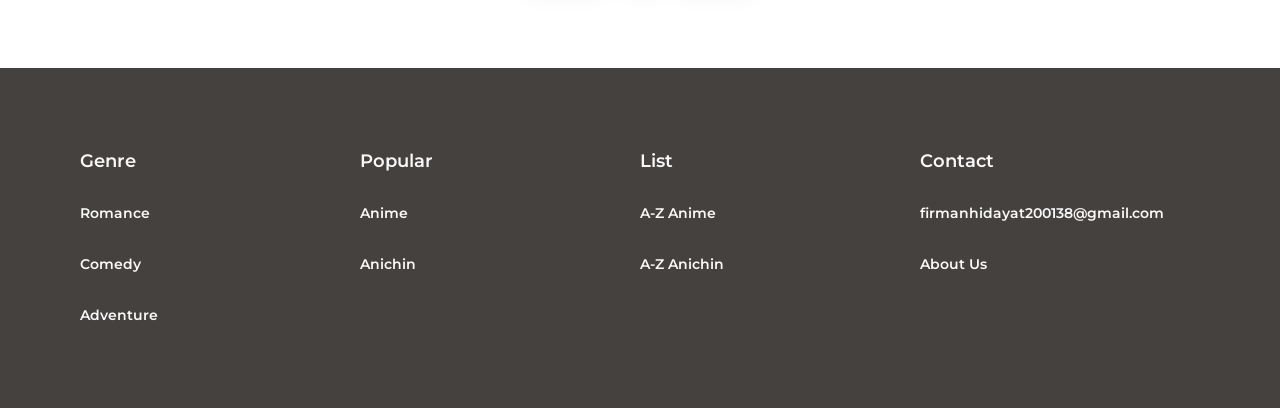
==== commit a43af9fb: "Add files via upload" ====
--- a/second.html
+++ b/second.html
@@ -196,7 +196,7 @@
         <div class="col-lg-3">
           <div class="card overflow-hidden hover-img">
             <div class="position-relative">
-              <label class="badge text-bg-dark rotated-label fw-semibold fs-1 position-absolute bottom-8 end-0 py-1 px-2">S4.Ep-238</label>
+              <label class="badge text-bg-dark rotated-label fw-semibold fs-1 position-absolute bottom-8 end-0 py-1 px-2">S4.Ep-239</label>
               <!--<label class="badge text-bg-dark rotated-labels fw-semibold fs-1 position-absolute bottom-8 start-0 py-1 px-2 ms-4"><i class="ri-star-fill text-warning"></i> </label>-->
               <a href="https://www.imdb.com/title/tt17050076/"><img src="images/Swallowed Star.webp" class="card-img-top"></a>
             </div>
@@ -207,7 +207,7 @@
         <div class="col-lg-3">
           <div class="card overflow-hidden hover-img">
             <div class="position-relative">
-              <label class="badge text-bg-dark rotated-label fw-semibold fs-1 position-absolute bottom-8 end-0 py-1 px-2">Ep-155</label>
+              <label class="badge text-bg-dark rotated-label fw-semibold fs-1 position-absolute bottom-8 end-0 py-1 px-2">Ep-156</label>
               <!--<label class="badge text-bg-dark rotated-labels fw-semibold fs-1 position-absolute bottom-8 start-0 py-1 px-2 ms-4"><i class="ri-star-fill text-warning"></i> </label>-->
               <a href="https://www.imdb.com/title/tt27432264/"><img src="images/Renegade Immortal.webp" class="card-img-top"></a>
             </div>
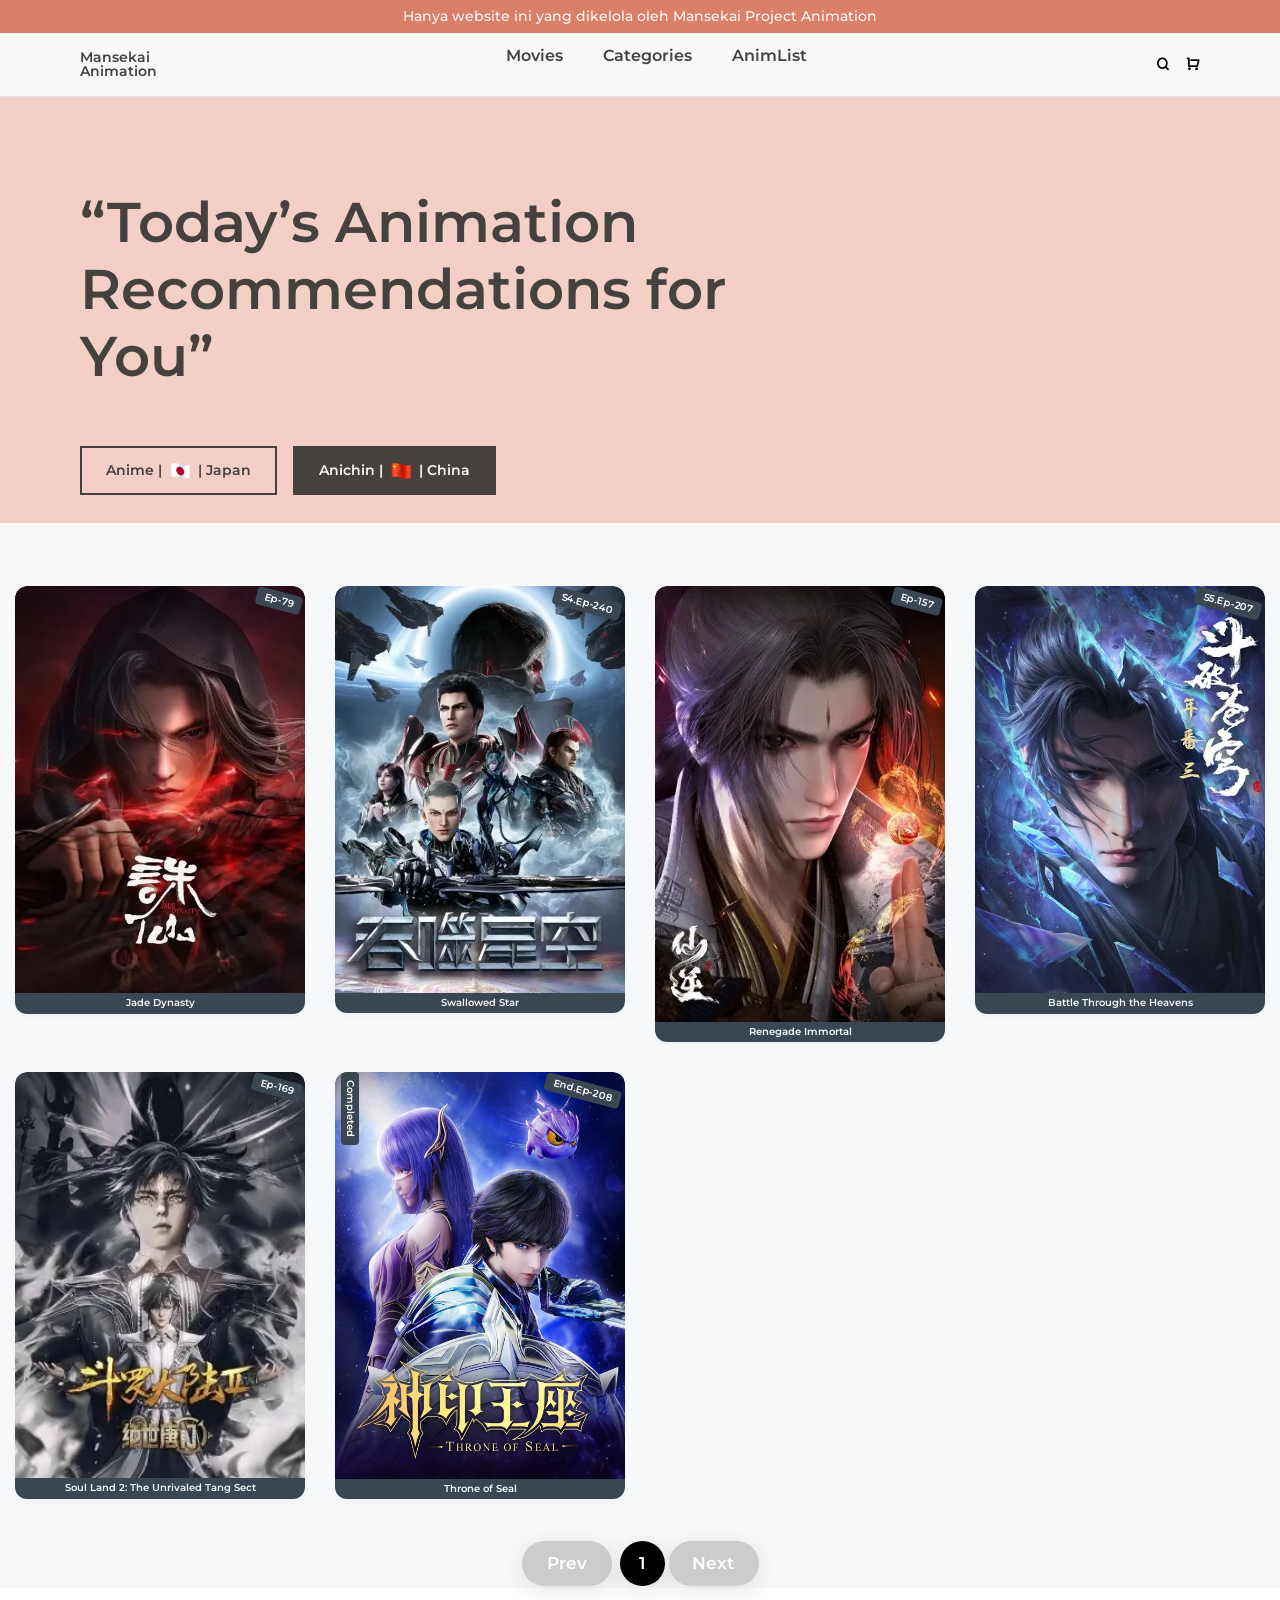
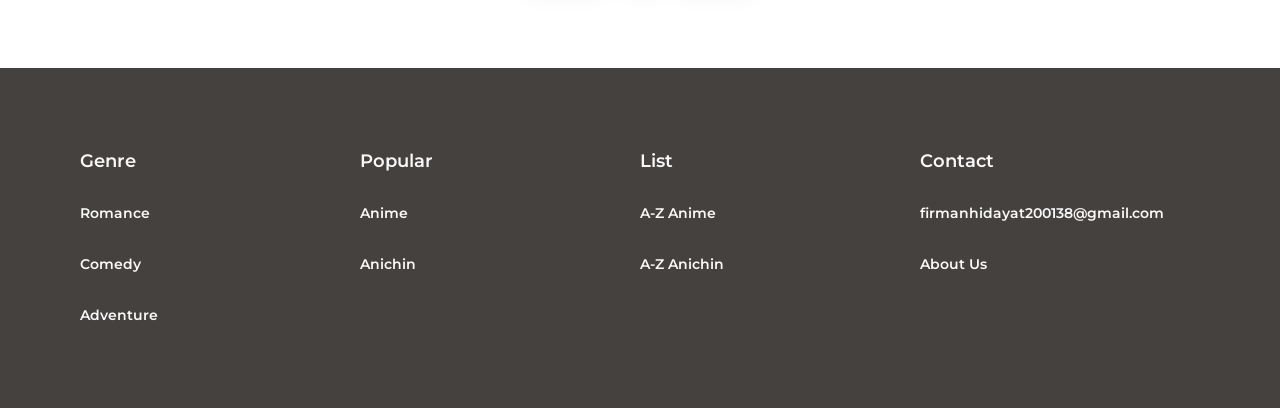
==== commit a31e9c53: "Update second.html" ====
--- a/second.html
+++ b/second.html
@@ -196,7 +196,7 @@
         <div class="col-lg-3">
           <div class="card overflow-hidden hover-img">
             <div class="position-relative">
-              <label class="badge text-bg-dark rotated-label fw-semibold fs-1 position-absolute bottom-8 end-0 py-1 px-2">S4.Ep-239</label>
+              <label class="badge text-bg-dark rotated-label fw-semibold fs-1 position-absolute bottom-8 end-0 py-1 px-2">S4.Ep-240</label>
               <!--<label class="badge text-bg-dark rotated-labels fw-semibold fs-1 position-absolute bottom-8 start-0 py-1 px-2 ms-4"><i class="ri-star-fill text-warning"></i> </label>-->
               <a href="https://www.imdb.com/title/tt17050076/"><img src="images/Swallowed Star.webp" class="card-img-top"></a>
             </div>
@@ -207,7 +207,7 @@
         <div class="col-lg-3">
           <div class="card overflow-hidden hover-img">
             <div class="position-relative">
-              <label class="badge text-bg-dark rotated-label fw-semibold fs-1 position-absolute bottom-8 end-0 py-1 px-2">Ep-156</label>
+              <label class="badge text-bg-dark rotated-label fw-semibold fs-1 position-absolute bottom-8 end-0 py-1 px-2">Ep-157</label>
               <!--<label class="badge text-bg-dark rotated-labels fw-semibold fs-1 position-absolute bottom-8 start-0 py-1 px-2 ms-4"><i class="ri-star-fill text-warning"></i> </label>-->
               <a href="https://www.imdb.com/title/tt27432264/"><img src="images/Renegade Immortal.webp" class="card-img-top"></a>
             </div>
@@ -218,7 +218,7 @@
         <div class="col-lg-3">
           <div class="card overflow-hidden hover-img">
             <div class="position-relative">
-              <label class="badge text-bg-dark rotated-label fw-semibold fs-1 position-absolute bottom-8 end-0 py-1 px-2">S5.Ep-206</label>
+              <label class="badge text-bg-dark rotated-label fw-semibold fs-1 position-absolute bottom-8 end-0 py-1 px-2">S5.Ep-207</label>
               <!--<label class="badge text-bg-dark rotated-labels fw-semibold fs-1 position-absolute bottom-8 start-0 py-1 px-2 ms-4"><i class="ri-star-fill text-warning"></i> </label>-->
               <a href="https://www.imdb.com/title/tt12409194/"><img src="images/Dou Po Cang Qiong.webp" class="card-img-top"></a>
             </div>
@@ -229,7 +229,7 @@
         <div class="col-lg-3">
           <div class="card overflow-hidden hover-img">
             <div class="position-relative">
-              <label class="badge text-bg-dark rotated-label fw-semibold fs-1 position-absolute bottom-8 end-0 py-1 px-2">Ep-168</label>
+              <label class="badge text-bg-dark rotated-label fw-semibold fs-1 position-absolute bottom-8 end-0 py-1 px-2">Ep-169</label>
               <!--<label class="badge text-bg-dark rotated-labels fw-semibold fs-1 position-absolute bottom-8 start-0 py-1 px-2 ms-4"><i class="ri-star-fill text-warning"></i> </label>-->
               <a href="https://www.imdb.com/title/tt28022382/"><img src="images/Douluo Dalu II Jueshi Tangmen.webp" class="card-img-top"></a>
             </div>
